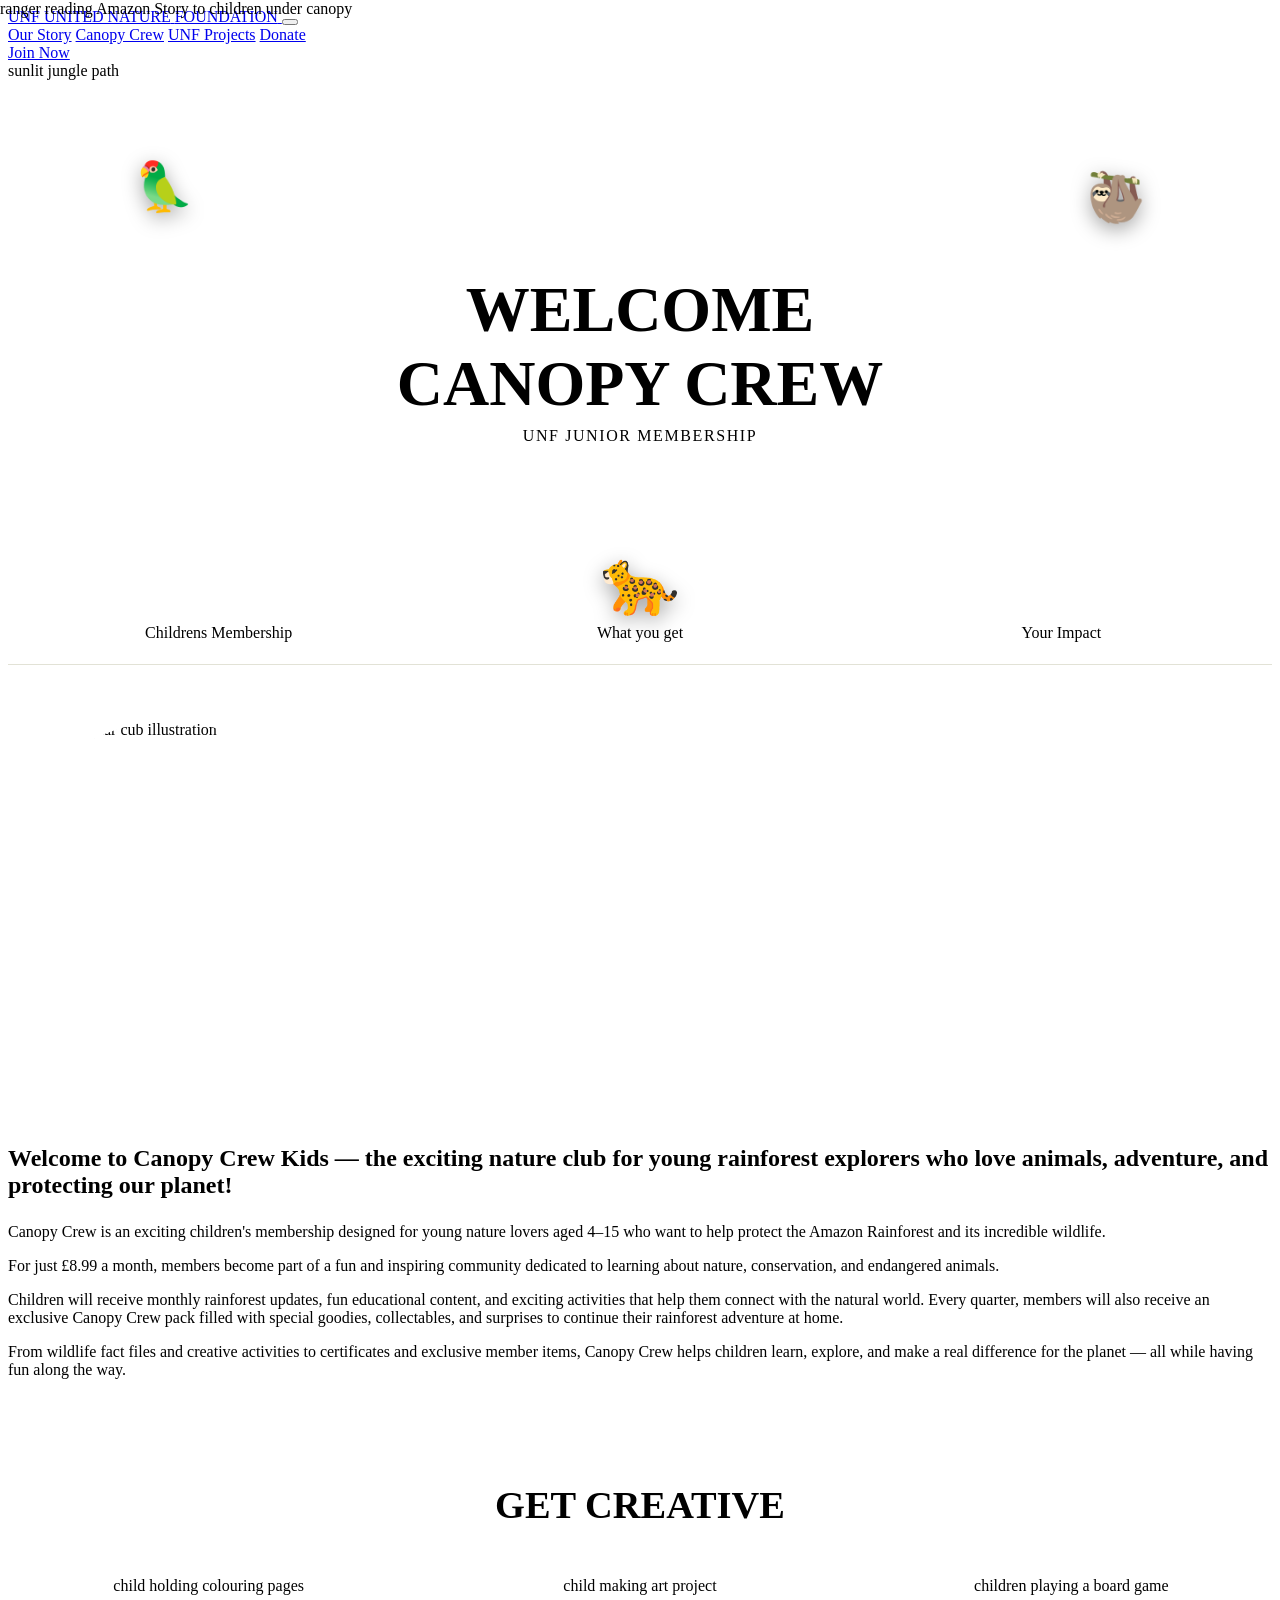
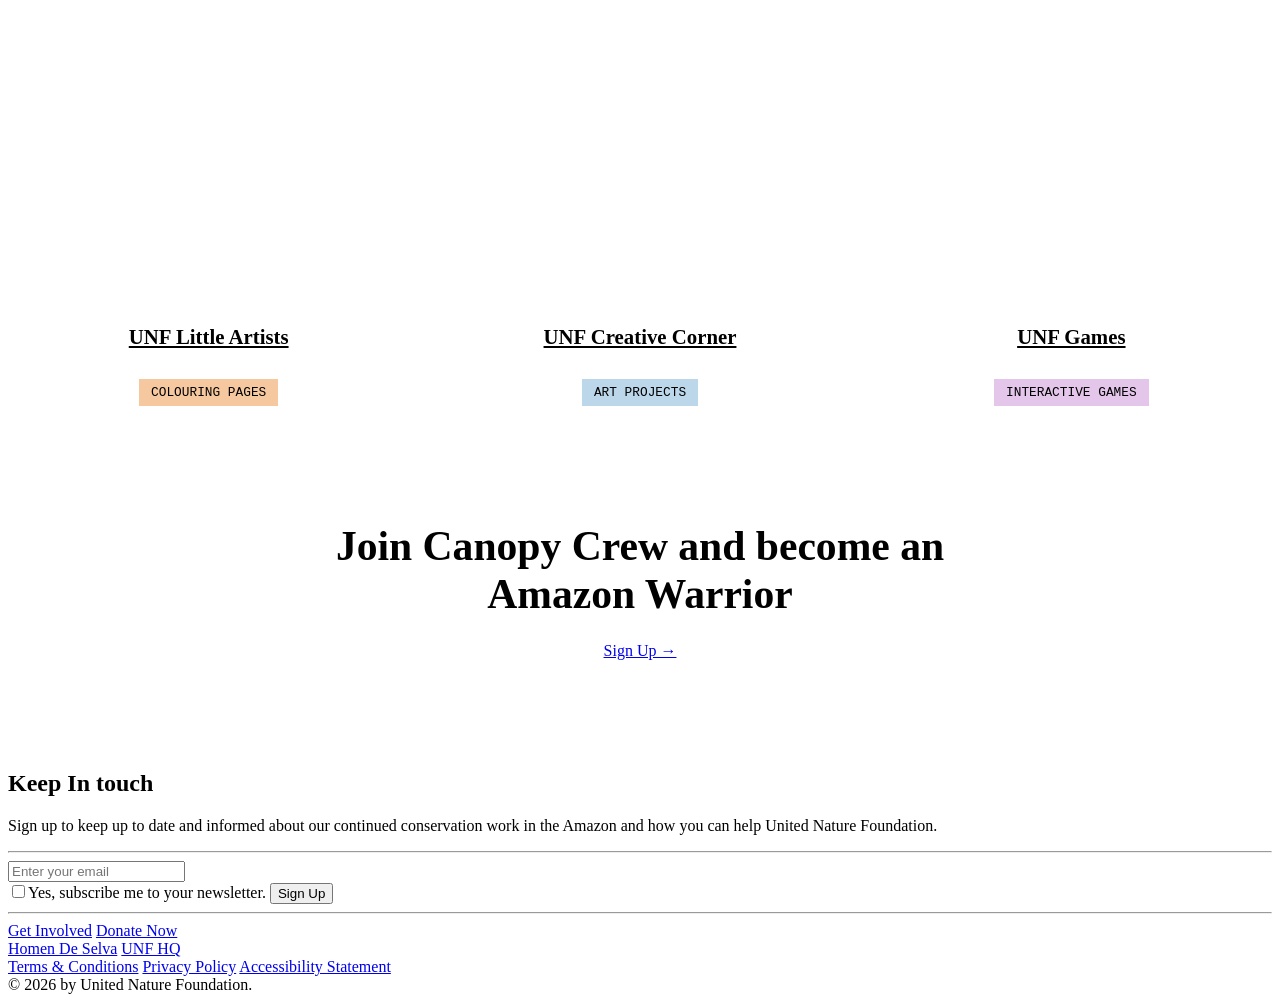
==== index.html @ fc1272d5 "Add files via upload" ====
<!DOCTYPE html>
<html lang="en">
<head>
<meta charset="UTF-8">
<meta name="viewport" content="width=device-width, initial-scale=1.0">
<title>Canopy Crew — United Nature Foundation</title>
<link rel="preconnect" href="https://fonts.googleapis.com">
<link href="https://fonts.googleapis.com/css2?family=Fraunces:ital,wght@0,400;0,600;1,500&family=Jost:wght@400;500;600&display=swap" rel="stylesheet">
<link rel="stylesheet" href="css/style.css">
<style>
  .cc-hero {
    min-height: 540px;
    color: var(--white);
    display: flex;
    align-items: center;
    justify-content: center;
    text-align: center;
    position: relative;
  }
  .cc-hero h1 { font-size: clamp(2.4rem, 6vw, 4rem); color: var(--white); margin-bottom: 6px; }
  .cc-hero .sub { letter-spacing: 0.1em; font-size: 1rem; }

  /* Animated creatures peeking around the hero */
  .creature {
    position: absolute;
    font-size: 3rem;
    filter: drop-shadow(0 6px 10px rgba(0,0,0,0.35));
  }
  .creature.jaguar { bottom: -18px; left: 50%; transform: translateX(-50%); font-size: 4rem; animation: peek 4s ease-in-out infinite; }
  .creature.macaw { top: 18%; left: 10%; animation: sway 5s ease-in-out infinite; }
  .creature.sloth { top: 20%; right: 10%; animation: dangle 6s ease-in-out infinite; }

  @keyframes peek {
    0%, 100% { transform: translateX(-50%) translateY(0); }
    50% { transform: translateX(-50%) translateY(-10px); }
  }
  @keyframes sway {
    0%, 100% { transform: rotate(-4deg) translateY(0); }
    50% { transform: rotate(4deg) translateY(-6px); }
  }
  @keyframes dangle {
    0%, 100% { transform: rotate(0deg); }
    50% { transform: rotate(8deg); }
  }

  /* Tabs */
  .tabs { display: flex; border-bottom: 1px solid #e2e2d6; }
  .tab-btn {
    flex: 1;
    padding: 22px;
    text-align: center;
    background: var(--stone-100);
    color: var(--ink);
    border: none;
    cursor: pointer;
    font-family: var(--font-body);
    font-size: 1rem;
  }
  .tab-btn.active { background: var(--forest-950); color: var(--white); }
  .tab-panel { display: none; padding: 56px 0; }
  .tab-panel.active { display: block; }
  .tab-panel .grid-2 { align-items: flex-start; }
  .tab-photo { border-radius: 50% / 40%; overflow: hidden; aspect-ratio: 4/5; max-width: 320px; }
  .tab-panel h3 { color: var(--teal-900); font-size: 1.5rem; }
  .tab-panel ul { padding-left: 0; list-style: none; }
  .tab-panel li { padding: 8px 0; font-size: 1rem; }

  .creative-section { background: var(--forest-950); color: var(--white); text-align: center; }
  .creative-section h2 { color: var(--white); font-size: 2.4rem; text-transform: uppercase; margin-bottom: 50px; }
  .creative-cards { display: grid; grid-template-columns: repeat(3, 1fr); gap: 30px; }
  .creative-card {
    background: var(--cream-100);
    border-radius: var(--radius-md);
    overflow: hidden;
    color: var(--ink);
  }
  .creative-card .ph { aspect-ratio: 4/3; }
  .creative-card-body { padding: 26px; }
  .creative-card h3 { text-decoration: underline; font-size: 1.3rem; }
  .creative-tag {
    display: inline-block;
    font-family: monospace;
    font-size: 0.8rem;
    padding: 6px 12px;
    margin-top: 10px;
  }
  .tag-orange { background: #f6c89f; }
  .tag-blue { background: #bcd7ea; }
  .tag-purple { background: #e3c6ea; }
  @media (max-width: 900px) { .creative-cards { grid-template-columns: 1fr; } }

  .warrior-section { color: var(--white); padding: 90px 0; text-align: center; }
  .warrior-section h2 { font-size: clamp(1.8rem, 3.6vw, 2.6rem); color: var(--white); max-width: 640px; margin: 0 auto 24px; }
</style>
</head>
<body>

<header class="site-header">
  <div class="container">
    <a href="index.html" class="brand">
      <span class="unf">UNF</span>
      <span class="full">UNITED NATURE</span>
      <span class="tag">FOUNDATION</span>
    </a>
    <button class="nav-toggle" aria-label="Toggle menu" aria-expanded="false">
      <span></span><span></span><span></span>
    </button>
    <nav class="main-nav">
      <a href="our-story.html">Our Story</a>
      <a href="canopy-crew.html" aria-current="page">Canopy Crew</a>
      <a href="unf-projects.html">UNF Projects</a>
      <a href="donate.html">Donate</a>
    </nav>
    <div class="header-actions">
      <a href="join-now.html" class="btn btn-primary">Join Now</a>
    </div>
  </div>
</header>

<section class="cc-hero ph">
  <div class="ph-label" style="position:absolute; top:0; left:0;">sunlit jungle path</div>
  <span class="creature macaw" aria-hidden="true">🦜</span>
  <span class="creature sloth" aria-hidden="true">🦥</span>
  <span class="creature jaguar" aria-hidden="true">🐆</span>
  <div>
    <h1>WELCOME<br>CANOPY CREW</h1>
    <div class="sub">UNF JUNIOR MEMBERSHIP</div>
  </div>
</section>

<section>
  <div class="tabs">
    <button class="tab-btn active" data-tab="membership">Childrens Membership</button>
    <button class="tab-btn" data-tab="get">What you get</button>
    <button class="tab-btn" data-tab="impact">Your Impact</button>
  </div>

  <div class="container">
    <div class="tab-panel active" id="tab-membership">
      <div class="grid-2">
        <div class="ph tab-photo"><div class="ph-label">child with jaguar cub illustration</div></div>
        <div>
          <h3>Welcome to Canopy Crew Kids — the exciting nature club for young rainforest explorers who love animals, adventure, and protecting our planet!</h3>
          <p>Canopy Crew is an exciting children's membership designed for young nature lovers aged 4–15 who want to help protect the Amazon Rainforest and its incredible wildlife.</p>
          <p>For just £8.99 a month, members become part of a fun and inspiring community dedicated to learning about nature, conservation, and endangered animals.</p>
          <p>Children will receive monthly rainforest updates, fun educational content, and exciting activities that help them connect with the natural world. Every quarter, members will also receive an exclusive Canopy Crew pack filled with special goodies, collectables, and surprises to continue their rainforest adventure at home.</p>
          <p>From wildlife fact files and creative activities to certificates and exclusive member items, Canopy Crew helps children learn, explore, and make a real difference for the planet — all while having fun along the way.</p>
        </div>
      </div>
    </div>

    <div class="tab-panel" id="tab-get">
      <div class="grid-2">
        <div class="ph tab-photo"><div class="ph-label">child with sloth illustration</div></div>
        <div>
          <h3>Every month, you'll receive exciting goodies, fun activities, and exclusive collectables while helping protect the Amazon Rainforest</h3>
          <ul>
            <li>👕 An exclusive Canopy Crew T-Shirt</li>
            <li>🎁 A special welcome pack full of rainforest goodies</li>
            <li>📗 A collectable Amazon fact file to learn amazing wildlife facts</li>
            <li>🏅 Your very own personalised Canopy Crew certificate</li>
            <li>🌿 Fun nature activities and rainforest challenges</li>
            <li>🎨 Access to creative colouring pages, games, and crafts</li>
            <li>🦁 Updates about the animals and rainforest you are helping protect</li>
          </ul>
        </div>
      </div>
    </div>

    <div class="tab-panel" id="tab-impact">
      <div class="grid-2">
        <div class="ph tab-photo"><div class="ph-label">child with macaw illustration</div></div>
        <div>
          <h3>The difference you're making by being a Canopy Crew Member is huge! You are a real Amazon Hero</h3>
          <ul>
            <li>🐆 Your membership helps keep animals like jaguars, macaws, and sloths safe</li>
            <li>🌱 You support planting and protecting trees that help our planet breathe</li>
            <li>💧 You help protect rivers, plants, and homes deep in the rainforest</li>
            <li>❤️ Your support helps stop deforestation and protect nature for the future</li>
            <li>👣 You help create a safer future for endangered animals and rainforest communities</li>
            <li>🌿 Your kindness helps keep the Amazon wild, green, and full of life</li>
          </ul>
        </div>
      </div>
    </div>
  </div>
</section>

<section class="section creative-section">
  <div class="container">
    <h2>Get Creative</h2>
    <div class="creative-cards">
      <div class="creative-card">
        <div class="ph"><div class="ph-label">child holding colouring pages</div></div>
        <div class="creative-card-body">
          <h3>UNF Little Artists</h3>
          <span class="creative-tag tag-orange">COLOURING PAGES</span>
        </div>
      </div>
      <div class="creative-card">
        <div class="ph"><div class="ph-label">child making art project</div></div>
        <div class="creative-card-body">
          <h3>UNF Creative Corner</h3>
          <span class="creative-tag tag-blue">ART PROJECTS</span>
        </div>
      </div>
      <div class="creative-card">
        <div class="ph"><div class="ph-label">children playing a board game</div></div>
        <div class="creative-card-body">
          <h3>UNF Games</h3>
          <span class="creative-tag tag-purple">INTERACTIVE GAMES</span>
        </div>
      </div>
    </div>
  </div>
</section>

<section class="warrior-section ph">
  <div class="ph-label" style="position:absolute; top:0; left:0;">ranger reading Amazon Story to children under canopy</div>
  <div class="container">
    <h2>Join Canopy Crew and become an Amazon Warrior</h2>
    <a href="#" class="btn btn-outline-light">Sign Up →</a>
  </div>
</section>

<footer class="site-footer">
  <div class="container">
    <div class="footer-signup">
      <h2>Keep In touch</h2>
      <p>Sign up to keep up to date and informed about our continued conservation work in the Amazon and how you can help United Nature Foundation.</p>
      <hr class="footer-rule">
      <form class="newsletter-form">
        <div class="signup-row">
          <input type="email" placeholder="Enter your email" required>
        </div>
        <div class="checkbox-row">
          <input type="checkbox" id="sub"><label for="sub">Yes, subscribe me to your newsletter.</label>
          <button type="submit" class="btn btn-primary" style="margin-left:auto;">Sign Up</button>
        </div>
      </form>
    </div>
    <hr class="footer-rule">
    <div class="footer-links">
      <div>
        <a href="#">Get Involved</a>
        <a href="donate.html">Donate Now</a>
      </div>
      <div>
        <a href="#">Homen De Selva</a>
        <a href="#">UNF HQ</a>
      </div>
      <div>
        <a href="#">Terms &amp; Conditions</a>
        <a href="#">Privacy Policy</a>
        <a href="#">Accessibility Statement</a>
      </div>
    </div>
    <div class="footer-bottom">© 2026 by United Nature Foundation.</div>
  </div>
</footer>

<script src="js/main.js"></script>
<script>
  document.querySelectorAll('.tab-btn').forEach((btn) => {
    btn.addEventListener('click', () => {
      document.querySelectorAll('.tab-btn').forEach(b => b.classList.remove('active'));
      document.querySelectorAll('.tab-panel').forEach(p => p.classList.remove('active'));
      btn.classList.add('active');
      document.getElementById('tab-' + btn.dataset.tab).classList.add('active');
    });
  });
</script>
</body>
</html>
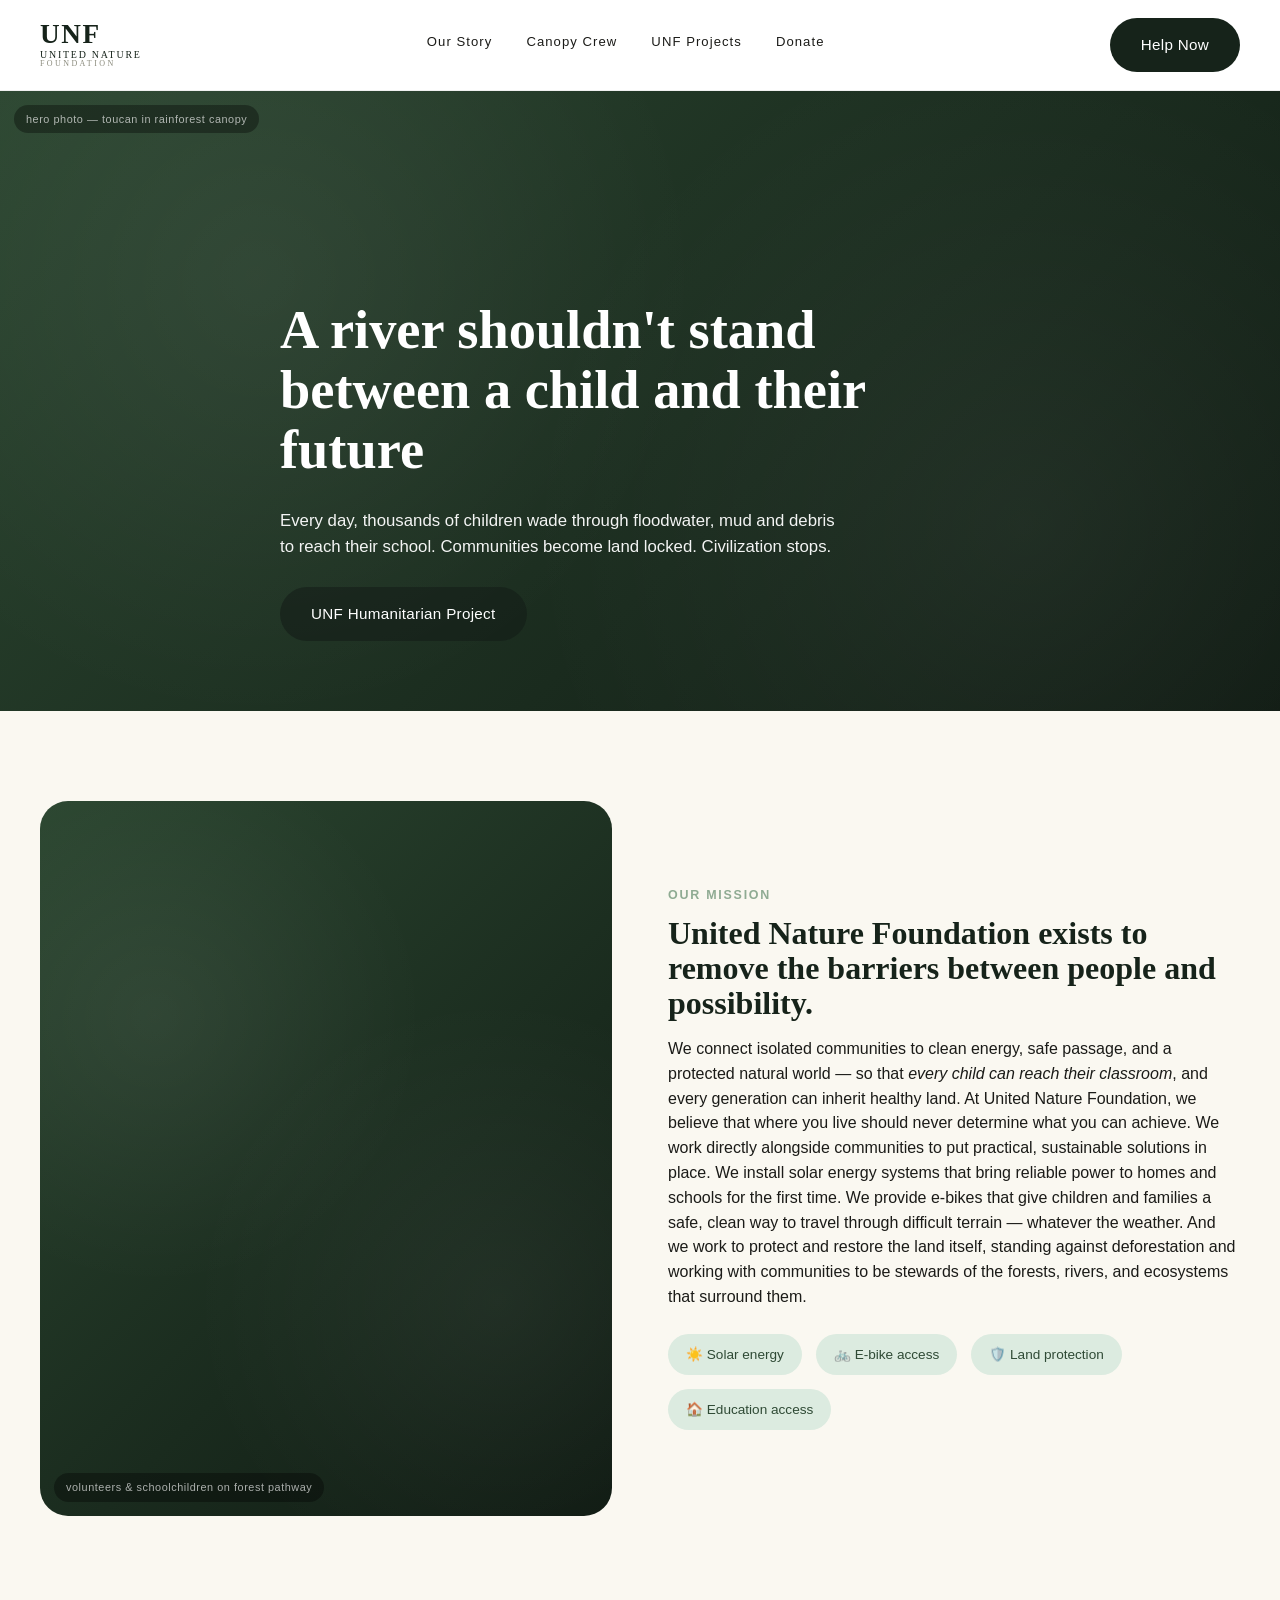
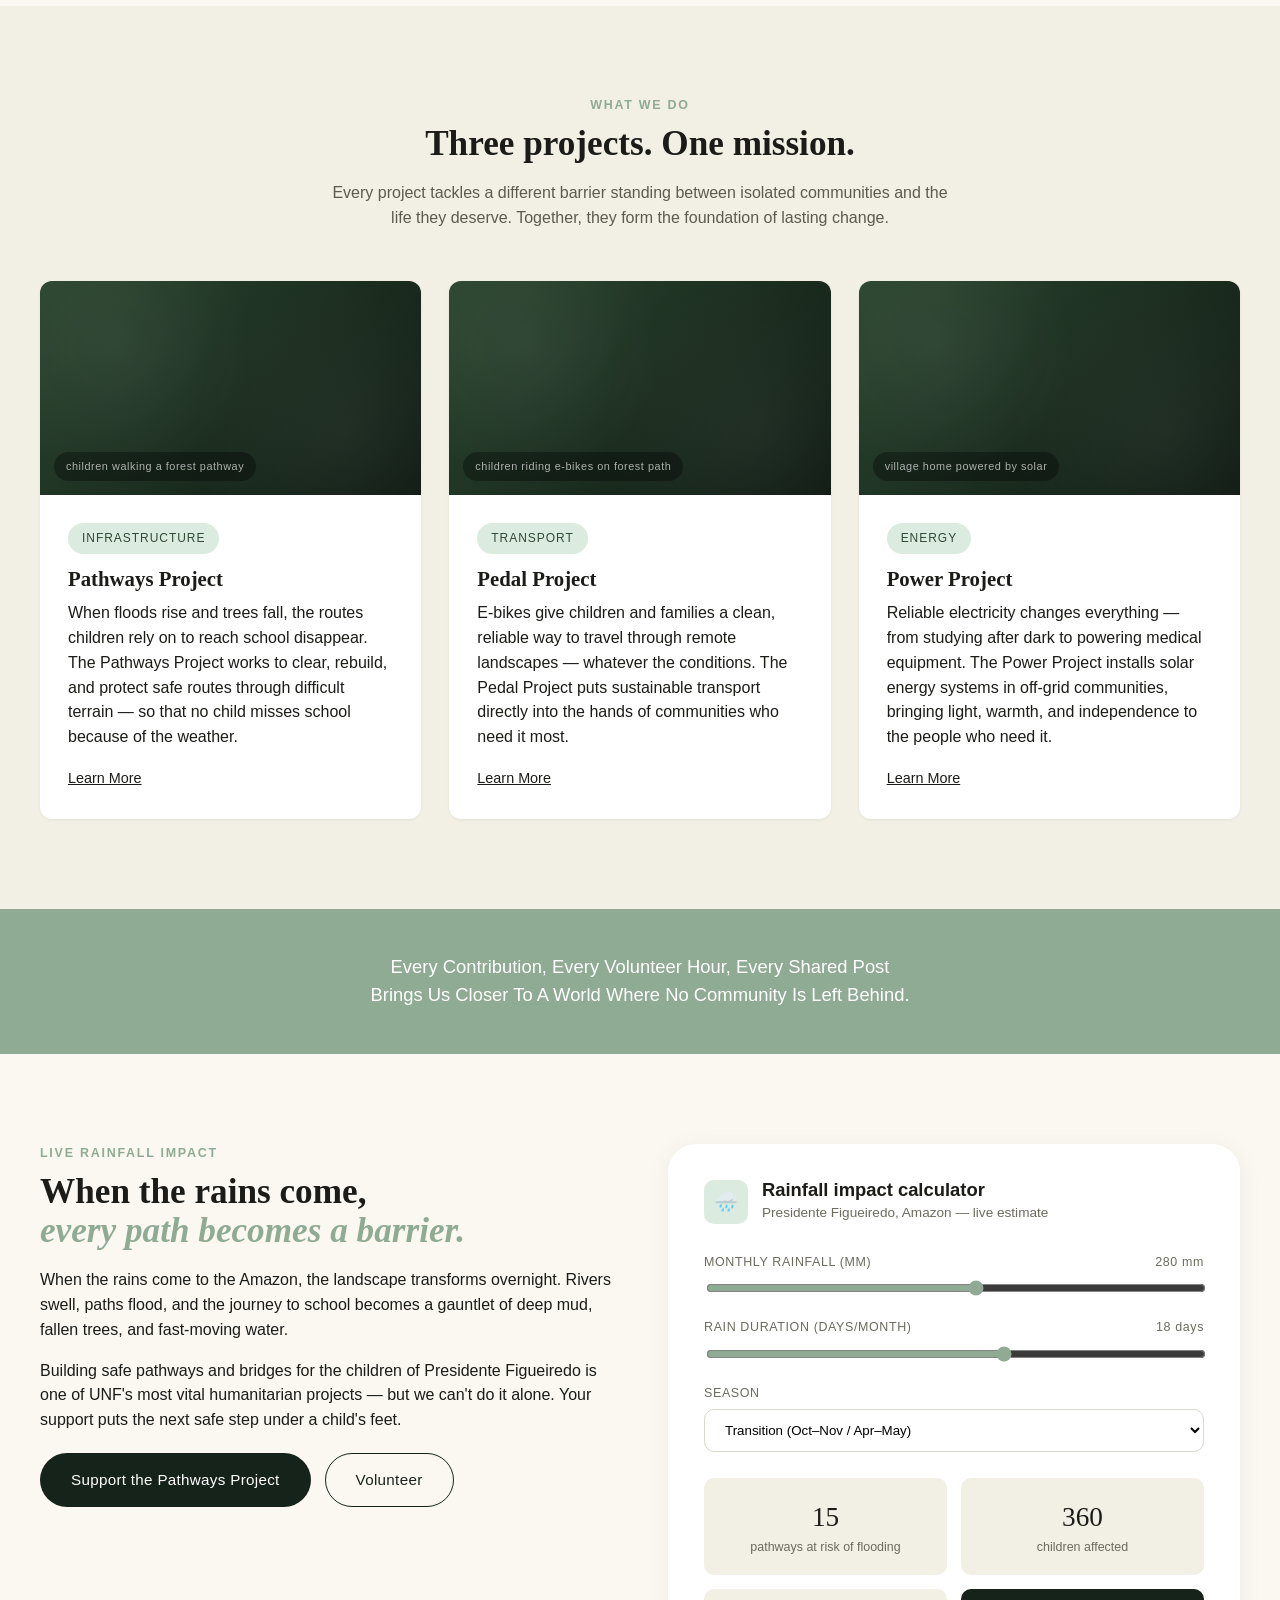
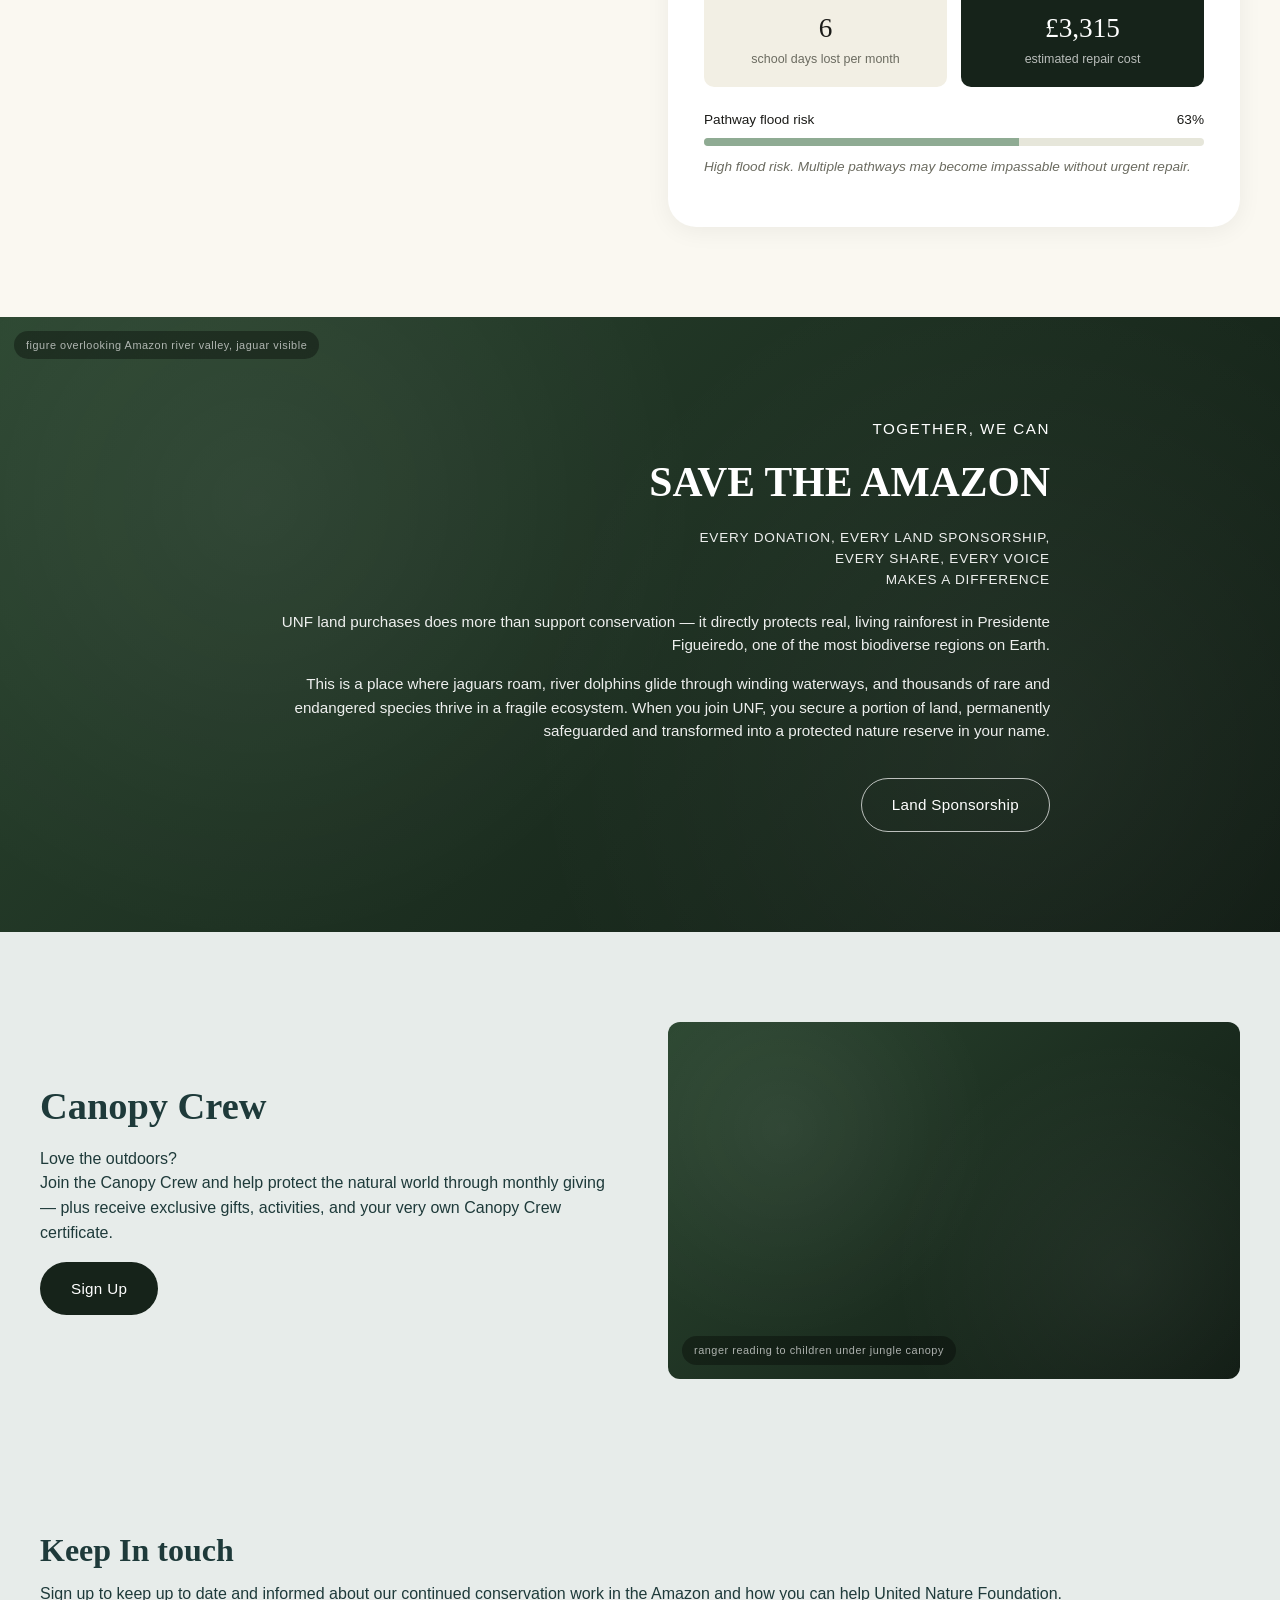
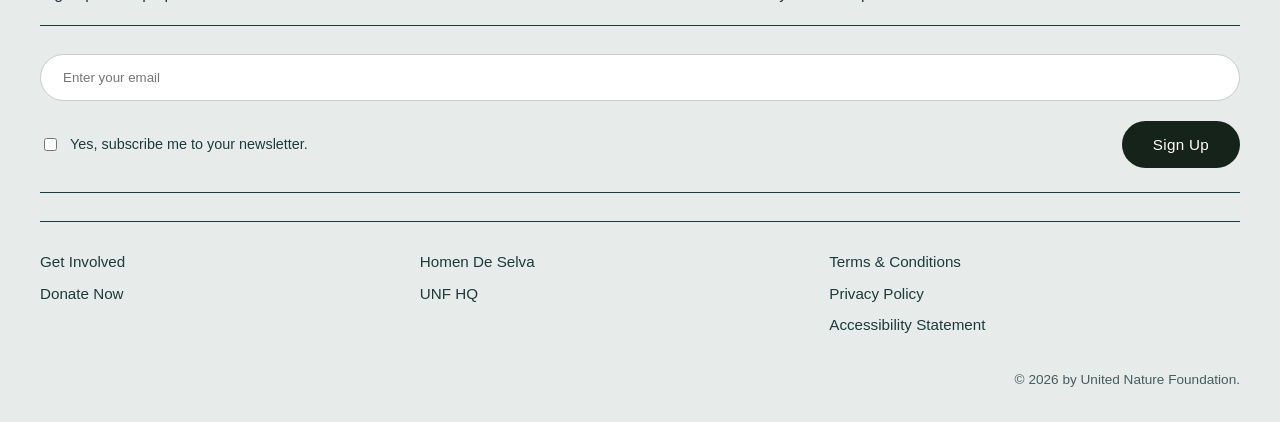
==== commit bc0d607d: "Add files via upload" ====
--- a/index.html
+++ b/index.html
@@ -3,94 +3,473 @@
 <head>
 <meta charset="UTF-8">
 <meta name="viewport" content="width=device-width, initial-scale=1.0">
-<title>Canopy Crew — United Nature Foundation</title>
+<title>United Nature Foundation — A river shouldn't stand between a child and their future</title>
+<meta name="description" content="United Nature Foundation connects isolated Amazon communities to clean energy, safe passage, and a protected natural world.">
 <link rel="preconnect" href="https://fonts.googleapis.com">
 <link href="https://fonts.googleapis.com/css2?family=Fraunces:ital,wght@0,400;0,600;1,500&family=Jost:wght@400;500;600&display=swap" rel="stylesheet">
-<link rel="stylesheet" href="css/style.css">
 <style>
-  .cc-hero {
-    min-height: 540px;
+/* ==========================================================================
+   UNF — United Nature Foundation
+   Shared stylesheet
+   ========================================================================== */
+
+:root {
+  /* Color tokens (from brand screenshots) */
+  --forest-950: #16231a;   /* deepest green — nav text, headings, buttons */
+  --forest-900: #1c2b1f;   /* dark green panels */
+  --forest-700: #2f4a35;
+  --sage-500: #8fab93;     /* banner / quote green */
+  --sage-100: #dcebe0;     /* pill backgrounds */
+  --teal-900: #1e3a3a;     /* "Our Story" heading teal */
+  --cream-100: #faf8f1;    /* main light background */
+  --cream-200: #f2efe4;    /* footer / alt background */
+  --stone-100: #ece7dc;    /* card backgrounds (Projects page) */
+  --mist-100: #e7ecea;     /* footer alt */
+  --ink: #1b1b18;
+  --white: #ffffff;
+
+  --font-display: "Fraunces", "Iowan Old Style", Georgia, serif;
+  --font-body: "Jost", "Futura PT", "Century Gothic", sans-serif;
+
+  --radius-md: 12px;
+  --radius-lg: 28px;
+  --radius-pill: 999px;
+
+  --max-width: 1280px;
+}
+
+* { box-sizing: border-box; }
+
+html {
+  scroll-behavior: smooth;
+}
+
+body {
+  margin: 0;
+  font-family: var(--font-body);
+  color: var(--ink);
+  background: var(--cream-100);
+  -webkit-font-smoothing: antialiased;
+  line-height: 1.55;
+}
+
+img { max-width: 100%; display: block; }
+
+a { color: inherit; text-decoration: none; }
+
+h1, h2, h3, h4 {
+  font-family: var(--font-display);
+  margin: 0 0 0.5em;
+  line-height: 1.1;
+  font-weight: 600;
+}
+
+p { margin: 0 0 1em; }
+
+.container {
+  max-width: var(--max-width);
+  margin: 0 auto;
+  padding: 0 40px;
+}
+
+@media (max-width: 700px) {
+  .container { padding: 0 20px; }
+}
+
+/* Reduced motion */
+@media (prefers-reduced-motion: reduce) {
+  * { animation: none !important; transition: none !important; }
+}
+
+/* --------------------------------------------------------------------------
+   Buttons
+   -------------------------------------------------------------------------- */
+.btn {
+  display: inline-flex;
+  align-items: center;
+  gap: 8px;
+  font-family: var(--font-body);
+  font-size: 0.95rem;
+  letter-spacing: 0.02em;
+  padding: 14px 30px;
+  border-radius: var(--radius-pill);
+  border: 1.5px solid transparent;
+  cursor: pointer;
+  transition: transform 0.2s ease, background 0.2s ease, color 0.2s ease;
+  text-align: center;
+}
+.btn:hover { transform: translateY(-1px); }
+.btn:focus-visible { outline: 3px solid var(--sage-500); outline-offset: 2px; }
+
+.btn-primary {
+  background: var(--forest-950);
+  color: var(--white);
+}
+.btn-primary:hover { background: var(--forest-700); }
+
+.btn-outline {
+  background: transparent;
+  border-color: var(--forest-950);
+  color: var(--forest-950);
+}
+.btn-outline:hover { background: var(--forest-950); color: var(--white); }
+
+.btn-outline-light {
+  background: transparent;
+  border-color: rgba(255,255,255,0.7);
+  color: var(--white);
+}
+.btn-outline-light:hover { background: rgba(255,255,255,0.15); }
+
+.btn-block {
+  background: var(--teal-900);
+  color: var(--white);
+  border-radius: var(--radius-md);
+}
+
+/* --------------------------------------------------------------------------
+   Header / Nav
+   -------------------------------------------------------------------------- */
+.site-header {
+  position: relative;
+  z-index: 50;
+  background: var(--white);
+  border-bottom: 1px solid rgba(0,0,0,0.06);
+}
+.site-header .container {
+  display: flex;
+  align-items: center;
+  justify-content: space-between;
+  padding-top: 18px;
+  padding-bottom: 18px;
+  gap: 24px;
+}
+.brand {
+  font-family: var(--font-display);
+  line-height: 1;
+}
+.brand .unf {
+  font-size: 1.7rem;
+  font-weight: 700;
+  color: var(--forest-950);
+  letter-spacing: 0.06em;
+  display: block;
+}
+.brand .full {
+  font-size: 0.62rem;
+  letter-spacing: 0.18em;
+  color: var(--forest-950);
+  display: block;
+  margin-top: 2px;
+}
+.brand .tag {
+  font-size: 0.5rem;
+  letter-spacing: 0.3em;
+  color: #8a8a7c;
+  display: block;
+}
+
+.main-nav {
+  display: flex;
+  align-items: center;
+  gap: 34px;
+  flex-wrap: wrap;
+}
+.main-nav a {
+  font-size: 0.82rem;
+  letter-spacing: 0.08em;
+  font-weight: 500;
+  color: var(--ink);
+  padding-bottom: 4px;
+  border-bottom: 1.5px solid transparent;
+}
+.main-nav a[aria-current="page"] {
+  border-bottom-color: var(--forest-950);
+}
+.main-nav a:hover { border-bottom-color: var(--forest-950); }
+
+.header-actions {
+  display: flex;
+  align-items: center;
+  gap: 18px;
+}
+.icon-btn {
+  width: 34px; height: 34px;
+  border-radius: 50%;
+  display: inline-flex;
+  align-items: center;
+  justify-content: center;
+  color: #4f8fbf;
+  background: transparent;
+  border: none;
+}
+
+.nav-toggle {
+  display: none;
+  background: none;
+  border: none;
+  cursor: pointer;
+}
+.nav-toggle span {
+  display: block;
+  width: 24px;
+  height: 2px;
+  background: var(--forest-950);
+  margin: 5px 0;
+}
+
+@media (max-width: 900px) {
+  .main-nav { display: none; }
+  .nav-toggle { display: block; }
+  .main-nav.open {
+    display: flex;
+    flex-direction: column;
+    position: absolute;
+    top: 100%;
+    left: 0; right: 0;
+    background: var(--white);
+    padding: 20px 24px 28px;
+    gap: 16px;
+    box-shadow: 0 12px 20px rgba(0,0,0,0.08);
+  }
+}
+
+/* --------------------------------------------------------------------------
+   Placeholder media block (stand-in for real photography)
+   -------------------------------------------------------------------------- */
+.ph {
+  position: relative;
+  background: linear-gradient(135deg, #2b4630, #1a2b1e 60%, #0f1a12);
+  display: flex;
+  align-items: flex-end;
+  overflow: hidden;
+}
+.ph::before {
+  content: "";
+  position: absolute; inset: 0;
+  background-image:
+    radial-gradient(circle at 20% 30%, rgba(255,255,255,0.06), transparent 40%),
+    radial-gradient(circle at 80% 70%, rgba(255,255,255,0.05), transparent 45%);
+}
+.ph-label {
+  position: relative;
+  z-index: 2;
+  font-family: var(--font-body);
+  font-size: 0.68rem;
+  letter-spacing: 0.05em;
+  color: rgba(255,255,255,0.65);
+  background: rgba(0,0,0,0.35);
+  padding: 6px 12px;
+  border-radius: var(--radius-pill);
+  margin: 14px;
+}
+.ph.light {
+  background: linear-gradient(135deg, #cdd6c9, #aab8a4 60%, #8b9c86);
+}
+.ph.light .ph-label { color: rgba(20,30,20,0.7); background: rgba(255,255,255,0.55); }
+
+/* --------------------------------------------------------------------------
+   Footer
+   -------------------------------------------------------------------------- */
+.site-footer {
+  background: var(--mist-100);
+  color: var(--teal-900);
+  padding: 64px 0 32px;
+}
+.footer-signup h2 {
+  font-family: var(--font-display);
+  font-size: 2rem;
+  margin-bottom: 14px;
+}
+.footer-rule {
+  border: none;
+  border-top: 1.5px solid var(--teal-900);
+  margin: 18px 0 28px;
+}
+.signup-row {
+  display: flex;
+  flex-wrap: wrap;
+  gap: 16px;
+  align-items: center;
+  margin-bottom: 20px;
+}
+.signup-row input[type="email"] {
+  flex: 1;
+  min-width: 240px;
+  padding: 15px 22px;
+  border-radius: var(--radius-pill);
+  border: 1px solid #c7cdc8;
+  font-family: var(--font-body);
+}
+.checkbox-row {
+  display: flex;
+  align-items: center;
+  gap: 10px;
+  font-size: 0.9rem;
+  margin-bottom: 24px;
+}
+.footer-links {
+  display: grid;
+  grid-template-columns: repeat(3, auto);
+  gap: 40px;
+  border-top: 1.5px solid var(--teal-900);
+  padding-top: 28px;
+  margin-top: 8px;
+}
+.footer-links a { display: block; margin-bottom: 8px; font-size: 0.95rem; }
+.footer-bottom {
+  text-align: right;
+  font-size: 0.85rem;
+  margin-top: 24px;
+  opacity: 0.8;
+}
+@media (max-width: 700px) {
+  .footer-links { grid-template-columns: 1fr; gap: 20px; }
+  .footer-bottom { text-align: left; }
+}
+
+/* --------------------------------------------------------------------------
+   Utility layout classes
+   -------------------------------------------------------------------------- */
+.section { padding: 90px 0; }
+.section-sm { padding: 56px 0; }
+.eyebrow {
+  font-size: 0.78rem;
+  letter-spacing: 0.14em;
+  font-weight: 600;
+  color: var(--sage-500);
+  text-transform: uppercase;
+  margin-bottom: 10px;
+  display: block;
+}
+.grid-2 {
+  display: grid;
+  grid-template-columns: 1fr 1fr;
+  gap: 56px;
+  align-items: center;
+}
+@media (max-width: 900px) {
+  .grid-2 { grid-template-columns: 1fr; }
+}
+.pill-row { display: flex; flex-wrap: wrap; gap: 14px; margin-top: 24px; }
+.pill {
+  background: var(--sage-100);
+  color: var(--forest-700);
+  padding: 10px 18px;
+  border-radius: var(--radius-pill);
+  font-size: 0.85rem;
+  display: inline-flex;
+  align-items: center;
+  gap: 8px;
+}
+
+</style>
+<style>
+  .hero {
+    min-height: 620px;
     color: var(--white);
     display: flex;
-    align-items: center;
-    justify-content: center;
-    text-align: center;
-    position: relative;
-  }
-  .cc-hero h1 { font-size: clamp(2.4rem, 6vw, 4rem); color: var(--white); margin-bottom: 6px; }
-  .cc-hero .sub { letter-spacing: 0.1em; font-size: 1rem; }
-
-  /* Animated creatures peeking around the hero */
-  .creature {
-    position: absolute;
-    font-size: 3rem;
-    filter: drop-shadow(0 6px 10px rgba(0,0,0,0.35));
-  }
-  .creature.jaguar { bottom: -18px; left: 50%; transform: translateX(-50%); font-size: 4rem; animation: peek 4s ease-in-out infinite; }
-  .creature.macaw { top: 18%; left: 10%; animation: sway 5s ease-in-out infinite; }
-  .creature.sloth { top: 20%; right: 10%; animation: dangle 6s ease-in-out infinite; }
-
-  @keyframes peek {
-    0%, 100% { transform: translateX(-50%) translateY(0); }
-    50% { transform: translateX(-50%) translateY(-10px); }
-  }
-  @keyframes sway {
-    0%, 100% { transform: rotate(-4deg) translateY(0); }
-    50% { transform: rotate(4deg) translateY(-6px); }
-  }
-  @keyframes dangle {
-    0%, 100% { transform: rotate(0deg); }
-    50% { transform: rotate(8deg); }
-  }
-
-  /* Tabs */
-  .tabs { display: flex; border-bottom: 1px solid #e2e2d6; }
-  .tab-btn {
-    flex: 1;
-    padding: 22px;
-    text-align: center;
-    background: var(--stone-100);
-    color: var(--ink);
-    border: none;
-    cursor: pointer;
-    font-family: var(--font-body);
-    font-size: 1rem;
-  }
-  .tab-btn.active { background: var(--forest-950); color: var(--white); }
-  .tab-panel { display: none; padding: 56px 0; }
-  .tab-panel.active { display: block; }
-  .tab-panel .grid-2 { align-items: flex-start; }
-  .tab-photo { border-radius: 50% / 40%; overflow: hidden; aspect-ratio: 4/5; max-width: 320px; }
-  .tab-panel h3 { color: var(--teal-900); font-size: 1.5rem; }
-  .tab-panel ul { padding-left: 0; list-style: none; }
-  .tab-panel li { padding: 8px 0; font-size: 1rem; }
-
-  .creative-section { background: var(--forest-950); color: var(--white); text-align: center; }
-  .creative-section h2 { color: var(--white); font-size: 2.4rem; text-transform: uppercase; margin-bottom: 50px; }
-  .creative-cards { display: grid; grid-template-columns: repeat(3, 1fr); gap: 30px; }
-  .creative-card {
-    background: var(--cream-100);
+    align-items: flex-end;
+    padding-bottom: 70px;
+  }
+  .hero-content { max-width: 720px; }
+  .hero h1 {
+    font-size: clamp(2.1rem, 4.4vw, 3.4rem);
+    color: var(--white);
+  }
+  .hero p { font-size: 1.05rem; max-width: 560px; opacity: 0.95; }
+
+  .mission-img { border-radius: var(--radius-lg); overflow: hidden; aspect-ratio: 4/5; }
+
+  .projects-intro { text-align: center; max-width: 640px; margin: 0 auto 50px; }
+  .projects-intro h2 { font-size: 2.2rem; }
+  .project-cards { display: grid; grid-template-columns: repeat(3, 1fr); gap: 28px; }
+  .project-card {
+    background: var(--white);
     border-radius: var(--radius-md);
     overflow: hidden;
-    color: var(--ink);
-  }
-  .creative-card .ph { aspect-ratio: 4/3; }
-  .creative-card-body { padding: 26px; }
-  .creative-card h3 { text-decoration: underline; font-size: 1.3rem; }
-  .creative-tag {
+    box-shadow: 0 1px 3px rgba(0,0,0,0.06);
+  }
+  .project-card .ph { aspect-ratio: 16/9; }
+  .project-card-body { padding: 28px; }
+  .tag-pill {
     display: inline-block;
-    font-family: monospace;
-    font-size: 0.8rem;
-    padding: 6px 12px;
-    margin-top: 10px;
-  }
-  .tag-orange { background: #f6c89f; }
-  .tag-blue { background: #bcd7ea; }
-  .tag-purple { background: #e3c6ea; }
-  @media (max-width: 900px) { .creative-cards { grid-template-columns: 1fr; } }
-
-  .warrior-section { color: var(--white); padding: 90px 0; text-align: center; }
-  .warrior-section h2 { font-size: clamp(1.8rem, 3.6vw, 2.6rem); color: var(--white); max-width: 640px; margin: 0 auto 24px; }
+    background: var(--sage-100);
+    color: var(--forest-700);
+    font-size: 0.75rem;
+    letter-spacing: 0.08em;
+    padding: 6px 14px;
+    border-radius: var(--radius-pill);
+    margin-bottom: 14px;
+    text-transform: uppercase;
+  }
+  .project-card h3 { font-size: 1.3rem; }
+  .project-card a.learn { font-size: 0.9rem; text-decoration: underline; }
+  @media (max-width: 900px) { .project-cards { grid-template-columns: 1fr; } }
+
+  .quote-banner {
+    background: var(--sage-500);
+    color: var(--white);
+    text-align: center;
+    padding: 44px 20px;
+    font-size: 1.15rem;
+  }
+
+  .calc-section .grid-2 { align-items: flex-start; }
+  .calc-card {
+    background: var(--white);
+    border-radius: var(--radius-lg);
+    padding: 36px;
+    box-shadow: 0 4px 24px rgba(0,0,0,0.06);
+  }
+  .calc-head { display: flex; gap: 14px; align-items: center; margin-bottom: 28px; }
+  .calc-icon {
+    width: 44px; height: 44px; border-radius: 10px;
+    background: var(--sage-100);
+    display: flex; align-items: center; justify-content: center;
+    font-size: 1.2rem;
+  }
+  .calc-head h3 { margin: 0; font-size: 1.15rem; font-family: var(--font-body); font-weight: 600; }
+  .calc-head span { font-size: 0.85rem; color: #6b6b60; }
+  .slider-label {
+    display: flex; justify-content: space-between;
+    font-size: 0.78rem; letter-spacing: 0.05em; color: #6b6b60; margin-bottom: 6px;
+  }
+  input[type="range"] { width: 100%; accent-color: var(--sage-500); margin-bottom: 22px; }
+  select.season {
+    width: 100%; padding: 12px 16px; border-radius: 10px; border: 1px solid #d8d8cc;
+    font-family: var(--font-body); margin-bottom: 26px; background: var(--white);
+  }
+  .stat-grid { display: grid; grid-template-columns: 1fr 1fr; gap: 14px; margin-bottom: 22px; }
+  .stat-box {
+    background: var(--cream-200);
+    border-radius: 10px;
+    padding: 18px;
+    text-align: center;
+  }
+  .stat-box.dark { background: var(--forest-950); color: var(--white); }
+  .stat-box .num { font-family: var(--font-display); font-size: 1.7rem; }
+  .stat-box .lbl { font-size: 0.78rem; color: #6b6b60; }
+  .stat-box.dark .lbl { color: rgba(255,255,255,0.7); }
+  .risk-label { display: flex; justify-content: space-between; font-size: 0.85rem; margin-bottom: 8px; }
+  .risk-bar { height: 8px; background: #e6e6da; border-radius: var(--radius-pill); overflow: hidden; margin-bottom: 10px; }
+  .risk-bar span { display: block; height: 100%; background: var(--sage-500); }
+  .risk-note { font-size: 0.85rem; font-style: italic; color: #6b6b60; }
+
+  .save-amazon {
+    color: var(--white);
+    padding: 100px 0;
+    position: relative;
+  }
+  .save-amazon .container { max-width: 900px; margin-left: auto; text-align: right; }
+  .save-amazon h2 { font-size: clamp(1.8rem, 3.6vw, 2.6rem); color: var(--white); }
+  .save-amazon .kicker { letter-spacing: 0.1em; font-size: 0.95rem; margin-bottom: 20px; }
+  .save-amazon p { font-size: 0.95rem; opacity: 0.92; }
+  .save-amazon .btn { margin-top: 20px; }
+
+  .canopy-teaser { background: var(--mist-100); }
+  .canopy-teaser .grid-2 { align-items: center; }
+  .canopy-teaser h2 { font-size: 2.4rem; color: var(--teal-900); }
 </style>
 </head>
 <body>
@@ -107,119 +486,161 @@
     </button>
     <nav class="main-nav">
       <a href="our-story.html">Our Story</a>
-      <a href="canopy-crew.html" aria-current="page">Canopy Crew</a>
+      <a href="canopy-crew.html">Canopy Crew</a>
       <a href="unf-projects.html">UNF Projects</a>
       <a href="donate.html">Donate</a>
     </nav>
     <div class="header-actions">
-      <a href="join-now.html" class="btn btn-primary">Join Now</a>
+      <a href="donate.html" class="btn btn-primary">Help Now</a>
     </div>
   </div>
 </header>
 
-<section class="cc-hero ph">
-  <div class="ph-label" style="position:absolute; top:0; left:0;">sunlit jungle path</div>
-  <span class="creature macaw" aria-hidden="true">🦜</span>
-  <span class="creature sloth" aria-hidden="true">🦥</span>
-  <span class="creature jaguar" aria-hidden="true">🐆</span>
-  <div>
-    <h1>WELCOME<br>CANOPY CREW</h1>
-    <div class="sub">UNF JUNIOR MEMBERSHIP</div>
+<section class="hero ph">
+  <div class="ph-label" style="position:absolute; top:0; left:0;">hero photo — toucan in rainforest canopy</div>
+  <div class="container">
+    <div class="hero-content">
+      <h1>A river shouldn't stand between a child and their future</h1>
+      <p>Every day, thousands of children wade through floodwater, mud and debris to reach their school. Communities become land locked. Civilization stops.</p>
+      <a href="unf-projects.html" class="btn btn-primary" style="margin-top:10px;">UNF Humanitarian Project</a>
+    </div>
   </div>
 </section>
 
-<section>
-  <div class="tabs">
-    <button class="tab-btn active" data-tab="membership">Childrens Membership</button>
-    <button class="tab-btn" data-tab="get">What you get</button>
-    <button class="tab-btn" data-tab="impact">Your Impact</button>
+<section class="section">
+  <div class="container grid-2">
+    <div class="ph mission-img">
+      <div class="ph-label">volunteers &amp; schoolchildren on forest pathway</div>
+    </div>
+    <div>
+      <span class="eyebrow">Our Mission</span>
+      <h2 style="color:var(--forest-950); font-size:2rem;">United Nature Foundation exists to remove the barriers between people and possibility.</h2>
+      <p>We connect isolated communities to clean energy, safe passage, and a protected natural world — so that <em>every child can reach their classroom</em>, and every generation can inherit healthy land. At United Nature Foundation, we believe that where you live should never determine what you can achieve. We work directly alongside communities to put practical, sustainable solutions in place. We install solar energy systems that bring reliable power to homes and schools for the first time. We provide e-bikes that give children and families a safe, clean way to travel through difficult terrain — whatever the weather. And we work to protect and restore the land itself, standing against deforestation and working with communities to be stewards of the forests, rivers, and ecosystems that surround them.</p>
+      <div class="pill-row">
+        <span class="pill">☀️ Solar energy</span>
+        <span class="pill">🚲 E-bike access</span>
+        <span class="pill">🛡️ Land protection</span>
+        <span class="pill">🏠 Education access</span>
+      </div>
+    </div>
   </div>
-
+</section>
+
+<section class="section" style="background: var(--cream-200);">
   <div class="container">
-    <div class="tab-panel active" id="tab-membership">
-      <div class="grid-2">
-        <div class="ph tab-photo"><div class="ph-label">child with jaguar cub illustration</div></div>
+    <div class="projects-intro">
+      <span class="eyebrow">What We Do</span>
+      <h2 style="color:var(--ink);">Three projects. One mission.</h2>
+      <p style="color:#5b5b50;">Every project tackles a different barrier standing between isolated communities and the life they deserve. Together, they form the foundation of lasting change.</p>
+    </div>
+    <div class="project-cards">
+      <article class="project-card">
+        <div class="ph"><div class="ph-label">children walking a forest pathway</div></div>
+        <div class="project-card-body">
+          <span class="tag-pill">Infrastructure</span>
+          <h3>Pathways Project</h3>
+          <p>When floods rise and trees fall, the routes children rely on to reach school disappear. The Pathways Project works to clear, rebuild, and protect safe routes through difficult terrain — so that no child misses school because of the weather.</p>
+          <a class="learn" href="pathways.html">Learn More</a>
+        </div>
+      </article>
+      <article class="project-card">
+        <div class="ph"><div class="ph-label">children riding e-bikes on forest path</div></div>
+        <div class="project-card-body">
+          <span class="tag-pill">Transport</span>
+          <h3>Pedal Project</h3>
+          <p>E-bikes give children and families a clean, reliable way to travel through remote landscapes — whatever the conditions. The Pedal Project puts sustainable transport directly into the hands of communities who need it most.</p>
+          <a class="learn" href="pedal.html">Learn More</a>
+        </div>
+      </article>
+      <article class="project-card">
+        <div class="ph"><div class="ph-label">village home powered by solar</div></div>
+        <div class="project-card-body">
+          <span class="tag-pill">Energy</span>
+          <h3>Power Project</h3>
+          <p>Reliable electricity changes everything — from studying after dark to powering medical equipment. The Power Project installs solar energy systems in off-grid communities, bringing light, warmth, and independence to the people who need it.</p>
+          <a class="learn" href="power.html">Learn More</a>
+        </div>
+      </article>
+    </div>
+  </div>
+</section>
+
+<div class="quote-banner">
+  Every Contribution, Every Volunteer Hour, Every Shared Post<br>
+  Brings Us Closer To A World Where No Community Is Left Behind.
+</div>
+
+<section class="section calc-section">
+  <div class="container grid-2">
+    <div>
+      <span class="eyebrow">Live Rainfall Impact</span>
+      <h2 style="color:var(--ink); font-size:2.2rem;">When the rains come,<br><em style="color:var(--sage-500);">every path becomes a barrier.</em></h2>
+      <p>When the rains come to the Amazon, the landscape transforms overnight. Rivers swell, paths flood, and the journey to school becomes a gauntlet of deep mud, fallen trees, and fast-moving water.</p>
+      <p>Building safe pathways and bridges for the children of Presidente Figueiredo is one of UNF's most vital humanitarian projects — but we can't do it alone. Your support puts the next safe step under a child's feet.</p>
+      <div style="display:flex; gap:14px; flex-wrap:wrap; margin-top:20px;">
+        <a href="pathways.html" class="btn btn-primary">Support the Pathways Project</a>
+        <a href="unf-projects.html" class="btn btn-outline">Volunteer</a>
+      </div>
+    </div>
+
+    <div class="calc-card">
+      <div class="calc-head">
+        <div class="calc-icon">🌧️</div>
         <div>
-          <h3>Welcome to Canopy Crew Kids — the exciting nature club for young rainforest explorers who love animals, adventure, and protecting our planet!</h3>
-          <p>Canopy Crew is an exciting children's membership designed for young nature lovers aged 4–15 who want to help protect the Amazon Rainforest and its incredible wildlife.</p>
-          <p>For just £8.99 a month, members become part of a fun and inspiring community dedicated to learning about nature, conservation, and endangered animals.</p>
-          <p>Children will receive monthly rainforest updates, fun educational content, and exciting activities that help them connect with the natural world. Every quarter, members will also receive an exclusive Canopy Crew pack filled with special goodies, collectables, and surprises to continue their rainforest adventure at home.</p>
-          <p>From wildlife fact files and creative activities to certificates and exclusive member items, Canopy Crew helps children learn, explore, and make a real difference for the planet — all while having fun along the way.</p>
+          <h3>Rainfall impact calculator</h3>
+          <span>Presidente Figueiredo, Amazon — live estimate</span>
         </div>
       </div>
-    </div>
-
-    <div class="tab-panel" id="tab-get">
-      <div class="grid-2">
-        <div class="ph tab-photo"><div class="ph-label">child with sloth illustration</div></div>
-        <div>
-          <h3>Every month, you'll receive exciting goodies, fun activities, and exclusive collectables while helping protect the Amazon Rainforest</h3>
-          <ul>
-            <li>👕 An exclusive Canopy Crew T-Shirt</li>
-            <li>🎁 A special welcome pack full of rainforest goodies</li>
-            <li>📗 A collectable Amazon fact file to learn amazing wildlife facts</li>
-            <li>🏅 Your very own personalised Canopy Crew certificate</li>
-            <li>🌿 Fun nature activities and rainforest challenges</li>
-            <li>🎨 Access to creative colouring pages, games, and crafts</li>
-            <li>🦁 Updates about the animals and rainforest you are helping protect</li>
-          </ul>
-        </div>
+
+      <div class="slider-label"><span>MONTHLY RAINFALL (MM)</span><span id="rainfallVal">280 mm</span></div>
+      <input type="range" id="rainfall" min="80" max="450" value="280">
+
+      <div class="slider-label"><span>RAIN DURATION (DAYS/MONTH)</span><span id="durationVal">18 days</span></div>
+      <input type="range" id="duration" min="3" max="28" value="18">
+
+      <div class="slider-label"><span>SEASON</span></div>
+      <select class="season" id="season">
+        <option>Transition (Oct–Nov / Apr–May)</option>
+        <option>Wet season (Dec–Mar)</option>
+        <option>Dry season (Jun–Sep)</option>
+      </select>
+
+      <div class="stat-grid">
+        <div class="stat-box"><div class="num" id="statPathways">11</div><div class="lbl">pathways at risk of flooding</div></div>
+        <div class="stat-box"><div class="num" id="statChildren">264</div><div class="lbl">children affected</div></div>
+        <div class="stat-box"><div class="num" id="statDays">6</div><div class="lbl">school days lost per month</div></div>
+        <div class="stat-box dark"><div class="num" id="statCost">£2,220</div><div class="lbl">estimated repair cost</div></div>
       </div>
-    </div>
-
-    <div class="tab-panel" id="tab-impact">
-      <div class="grid-2">
-        <div class="ph tab-photo"><div class="ph-label">child with macaw illustration</div></div>
-        <div>
-          <h3>The difference you're making by being a Canopy Crew Member is huge! You are a real Amazon Hero</h3>
-          <ul>
-            <li>🐆 Your membership helps keep animals like jaguars, macaws, and sloths safe</li>
-            <li>🌱 You support planting and protecting trees that help our planet breathe</li>
-            <li>💧 You help protect rivers, plants, and homes deep in the rainforest</li>
-            <li>❤️ Your support helps stop deforestation and protect nature for the future</li>
-            <li>👣 You help create a safer future for endangered animals and rainforest communities</li>
-            <li>🌿 Your kindness helps keep the Amazon wild, green, and full of life</li>
-          </ul>
-        </div>
-      </div>
+
+      <div class="risk-label"><span>Pathway flood risk</span><span id="riskPct">47%</span></div>
+      <div class="risk-bar"><span id="riskBar" style="width:47%;"></span></div>
+      <p class="risk-note" id="riskNote">Moderate flood risk. Some pathways will require clearing and reinforcement.</p>
     </div>
   </div>
 </section>
 
-<section class="section creative-section">
+<section class="save-amazon ph">
+  <div class="ph-label" style="position:absolute; top:0; left:0;">figure overlooking Amazon river valley, jaguar visible</div>
   <div class="container">
-    <h2>Get Creative</h2>
-    <div class="creative-cards">
-      <div class="creative-card">
-        <div class="ph"><div class="ph-label">child holding colouring pages</div></div>
-        <div class="creative-card-body">
-          <h3>UNF Little Artists</h3>
-          <span class="creative-tag tag-orange">COLOURING PAGES</span>
-        </div>
-      </div>
-      <div class="creative-card">
-        <div class="ph"><div class="ph-label">child making art project</div></div>
-        <div class="creative-card-body">
-          <h3>UNF Creative Corner</h3>
-          <span class="creative-tag tag-blue">ART PROJECTS</span>
-        </div>
-      </div>
-      <div class="creative-card">
-        <div class="ph"><div class="ph-label">children playing a board game</div></div>
-        <div class="creative-card-body">
-          <h3>UNF Games</h3>
-          <span class="creative-tag tag-purple">INTERACTIVE GAMES</span>
-        </div>
-      </div>
-    </div>
+    <div class="kicker">TOGETHER, WE CAN</div>
+    <h2>SAVE THE AMAZON</h2>
+    <p style="letter-spacing:0.06em; font-size:0.85rem; margin:20px 0;">EVERY DONATION, EVERY LAND SPONSORSHIP,<br>EVERY SHARE, EVERY VOICE<br>MAKES A DIFFERENCE</p>
+    <p>UNF land purchases does more than support conservation — it directly protects real, living rainforest in Presidente Figueiredo, one of the most biodiverse regions on Earth.</p>
+    <p>This is a place where jaguars roam, river dolphins glide through winding waterways, and thousands of rare and endangered species thrive in a fragile ecosystem. When you join UNF, you secure a portion of land, permanently safeguarded and transformed into a protected nature reserve in your name.</p>
+    <a href="donate.html" class="btn btn-outline-light">Land Sponsorship</a>
   </div>
 </section>
 
-<section class="warrior-section ph">
-  <div class="ph-label" style="position:absolute; top:0; left:0;">ranger reading Amazon Story to children under canopy</div>
-  <div class="container">
-    <h2>Join Canopy Crew and become an Amazon Warrior</h2>
-    <a href="#" class="btn btn-outline-light">Sign Up →</a>
+<section class="section canopy-teaser">
+  <div class="container grid-2">
+    <div>
+      <h2>Canopy Crew</h2>
+      <p style="color:var(--teal-900);">Love the outdoors?<br>Join the Canopy Crew and help protect the natural world through monthly giving — plus receive exclusive gifts, activities, and your very own Canopy Crew certificate.</p>
+      <a href="canopy-crew.html" class="btn btn-primary">Sign Up</a>
+    </div>
+    <div class="ph" style="aspect-ratio:16/10; border-radius: var(--radius-md);">
+      <div class="ph-label">ranger reading to children under jungle canopy</div>
+    </div>
   </div>
 </section>
 
@@ -259,16 +680,69 @@
   </div>
 </footer>
 
-<script src="js/main.js"></script>
 <script>
-  document.querySelectorAll('.tab-btn').forEach((btn) => {
-    btn.addEventListener('click', () => {
-      document.querySelectorAll('.tab-btn').forEach(b => b.classList.remove('active'));
-      document.querySelectorAll('.tab-panel').forEach(p => p.classList.remove('active'));
-      btn.classList.add('active');
-      document.getElementById('tab-' + btn.dataset.tab).classList.add('active');
+// Shared behavior across all pages
+document.addEventListener('DOMContentLoaded', () => {
+  const toggle = document.querySelector('.nav-toggle');
+  const nav = document.querySelector('.main-nav');
+  if (toggle && nav) {
+    toggle.addEventListener('click', () => {
+      nav.classList.toggle('open');
+      const expanded = nav.classList.contains('open');
+      toggle.setAttribute('aria-expanded', expanded);
+    });
+  }
+
+  // Newsletter form (footer) — placeholder handling, no backend yet
+  document.querySelectorAll('.newsletter-form').forEach((form) => {
+    form.addEventListener('submit', (e) => {
+      e.preventDefault();
+      const btn = form.querySelector('button');
+      const original = btn.textContent;
+      btn.textContent = 'Thank you!';
+      btn.disabled = true;
+      setTimeout(() => {
+        btn.textContent = original;
+        btn.disabled = false;
+        form.reset();
+      }, 2500);
     });
   });
+});
+
+</script>
+<script>
+  // Rainfall impact calculator
+  const rainfall = document.getElementById('rainfall');
+  const duration = document.getElementById('duration');
+  function updateCalc() {
+    const r = parseInt(rainfall.value, 10);
+    const d = parseInt(duration.value, 10);
+    document.getElementById('rainfallVal').textContent = r + ' mm';
+    document.getElementById('durationVal').textContent = d + ' days';
+
+    // Simple illustrative model scaling from the slider inputs
+    const riskPct = Math.min(95, Math.round((r / 450) * 60 + (d / 28) * 40));
+    const pathways = Math.max(2, Math.round((riskPct / 100) * 24));
+    const children = pathways * 24;
+    const daysLost = Math.max(1, Math.round(d / 3));
+    const cost = pathways * 200 + Math.round(riskPct * 5);
+
+    document.getElementById('statPathways').textContent = pathways;
+    document.getElementById('statChildren').textContent = children;
+    document.getElementById('statDays').textContent = daysLost;
+    document.getElementById('statCost').textContent = '£' + cost.toLocaleString();
+    document.getElementById('riskPct').textContent = riskPct + '%';
+    document.getElementById('riskBar').style.width = riskPct + '%';
+
+    const note = document.getElementById('riskNote');
+    if (riskPct < 30) note.textContent = 'Low flood risk. Pathways are largely passable.';
+    else if (riskPct < 60) note.textContent = 'Moderate flood risk. Some pathways will require clearing and reinforcement.';
+    else note.textContent = 'High flood risk. Multiple pathways may become impassable without urgent repair.';
+  }
+  rainfall.addEventListener('input', updateCalc);
+  duration.addEventListener('input', updateCalc);
+  updateCalc();
 </script>
 </body>
 </html>
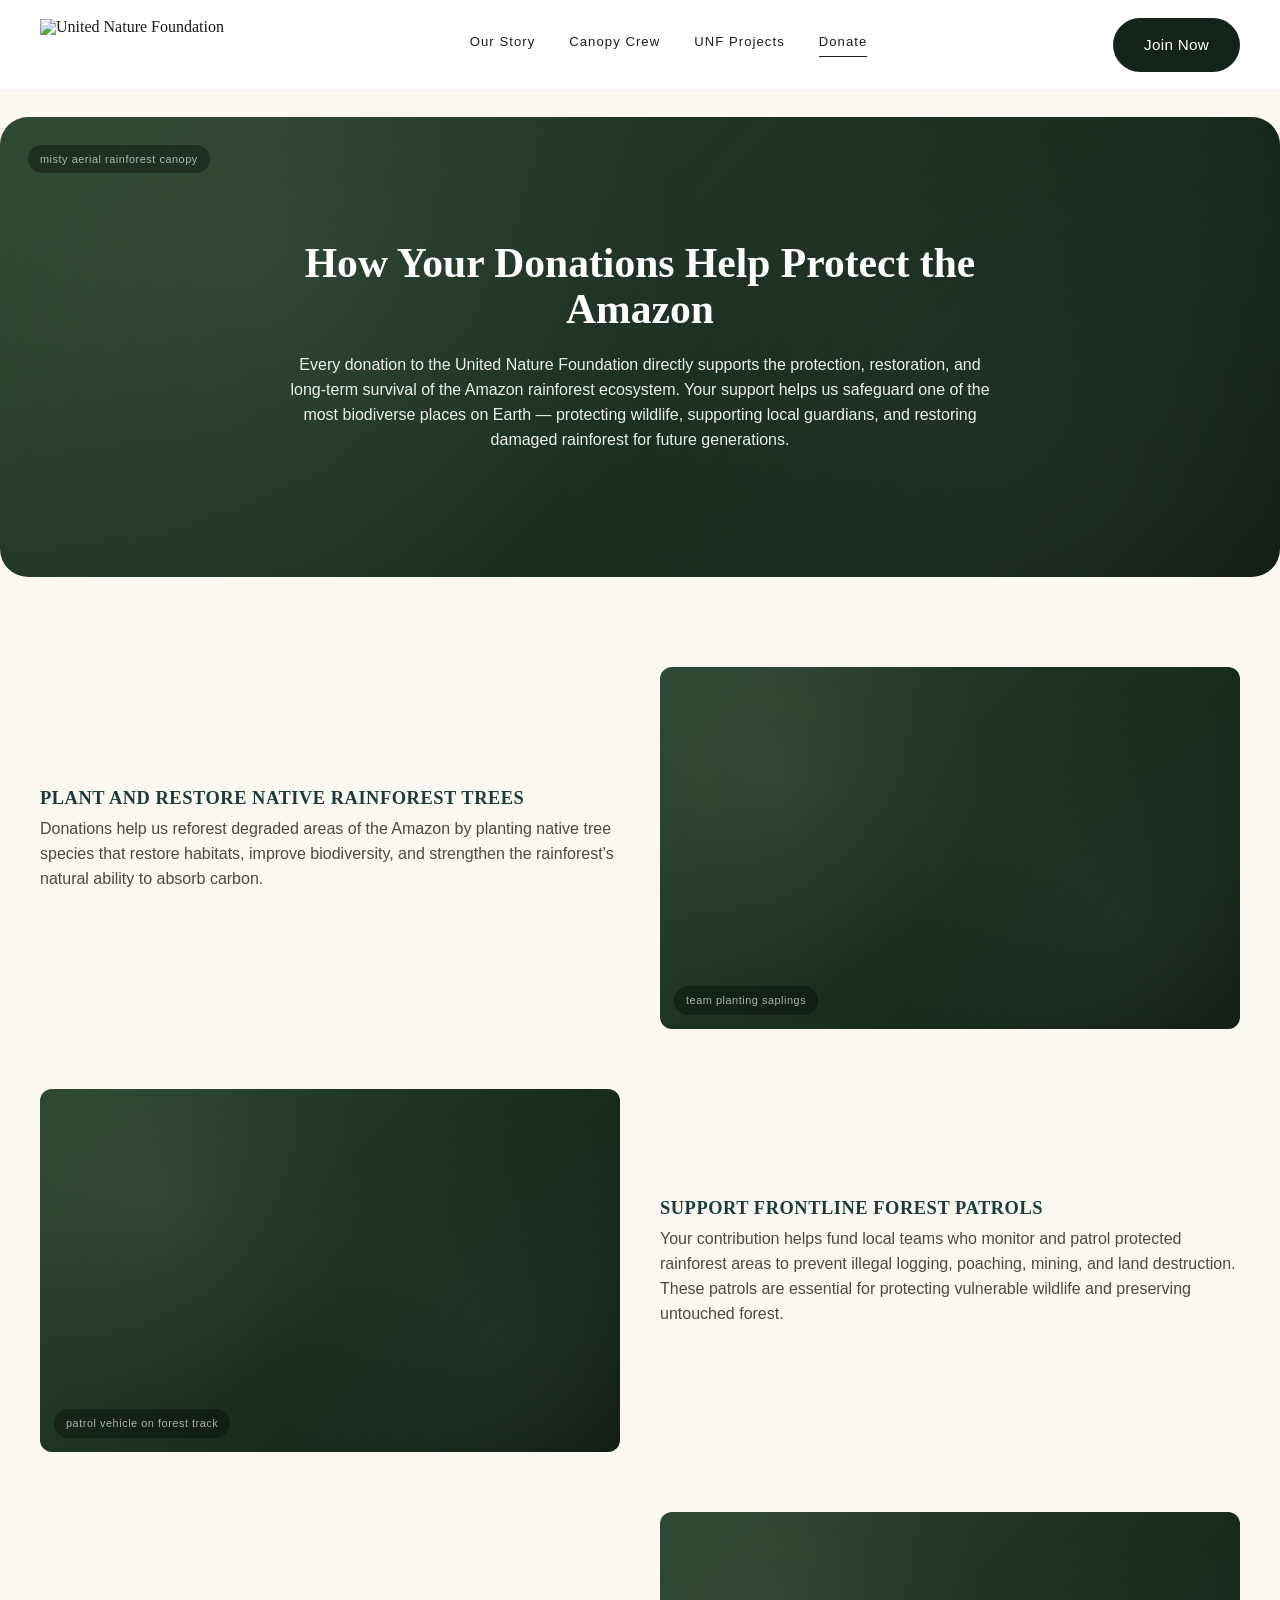
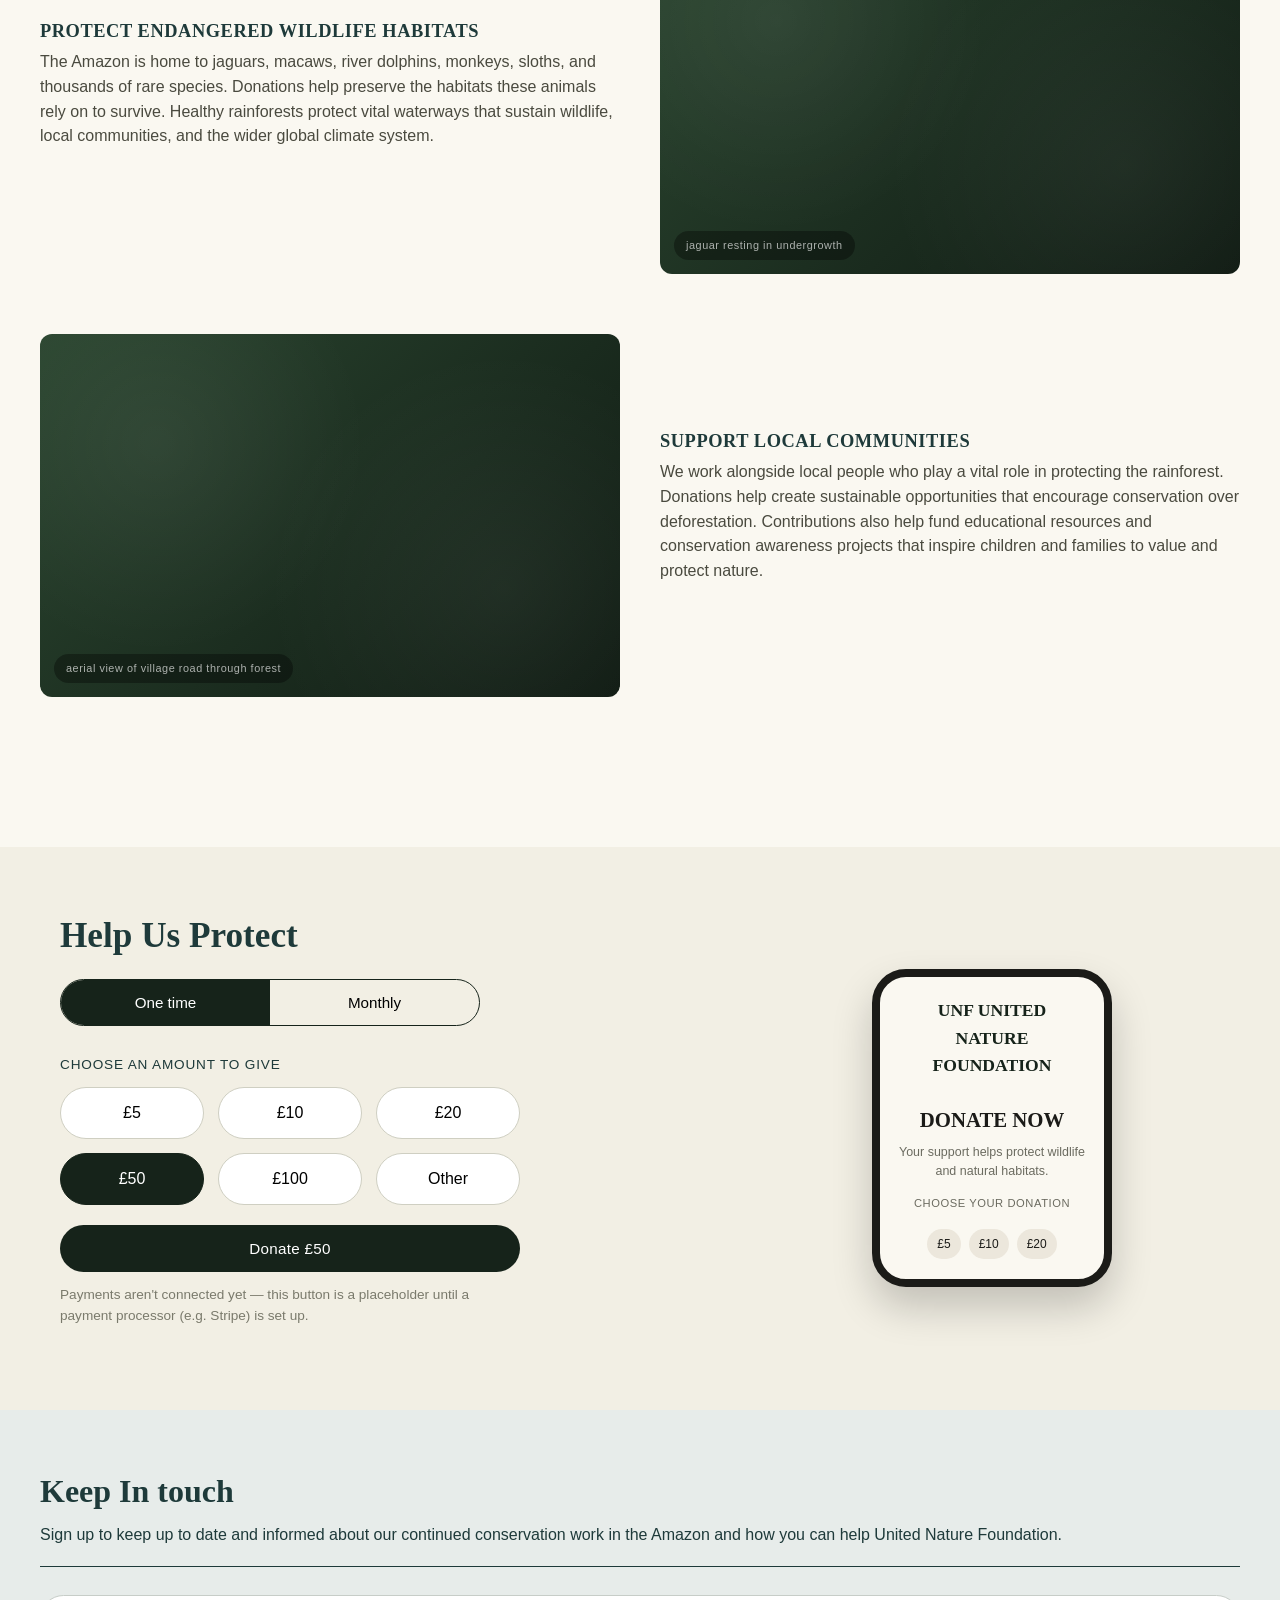
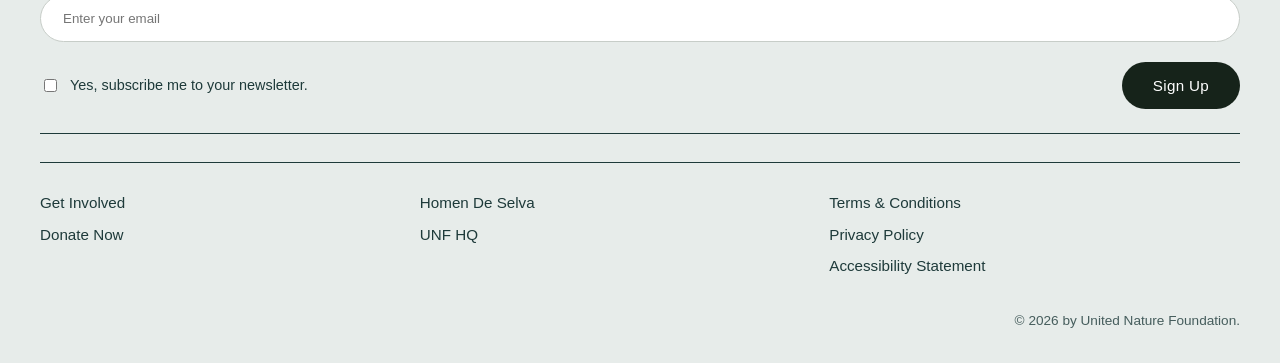
==== commit d133f5d3: "Add files via upload" ====
--- a/index.html
+++ b/index.html
@@ -3,8 +3,7 @@
 <head>
 <meta charset="UTF-8">
 <meta name="viewport" content="width=device-width, initial-scale=1.0">
-<title>United Nature Foundation — A river shouldn't stand between a child and their future</title>
-<meta name="description" content="United Nature Foundation connects isolated Amazon communities to clean energy, safe passage, and a protected natural world.">
+<title>Donate — United Nature Foundation</title>
 <link rel="preconnect" href="https://fonts.googleapis.com">
 <link href="https://fonts.googleapis.com/css2?family=Fraunces:ital,wght@0,400;0,600;1,500&family=Jost:wght@400;500;600&display=swap" rel="stylesheet">
 <style>
@@ -363,113 +362,72 @@
   gap: 8px;
 }
 
+
+    .logo-img { height: 52px; width: auto; display: block; }
+    @media (max-width: 600px) { .logo-img { height: 42px; } }
 </style>
 <style>
-  .hero {
-    min-height: 620px;
+  .donate-hero {
+    margin: 26px auto 0;
+    max-width: var(--max-width);
+    border-radius: var(--radius-lg);
+    overflow: hidden;
+    min-height: 460px;
     color: var(--white);
     display: flex;
-    align-items: flex-end;
-    padding-bottom: 70px;
-  }
-  .hero-content { max-width: 720px; }
-  .hero h1 {
-    font-size: clamp(2.1rem, 4.4vw, 3.4rem);
-    color: var(--white);
-  }
-  .hero p { font-size: 1.05rem; max-width: 560px; opacity: 0.95; }
-
-  .mission-img { border-radius: var(--radius-lg); overflow: hidden; aspect-ratio: 4/5; }
-
-  .projects-intro { text-align: center; max-width: 640px; margin: 0 auto 50px; }
-  .projects-intro h2 { font-size: 2.2rem; }
-  .project-cards { display: grid; grid-template-columns: repeat(3, 1fr); gap: 28px; }
-  .project-card {
-    background: var(--white);
-    border-radius: var(--radius-md);
-    overflow: hidden;
-    box-shadow: 0 1px 3px rgba(0,0,0,0.06);
-  }
-  .project-card .ph { aspect-ratio: 16/9; }
-  .project-card-body { padding: 28px; }
-  .tag-pill {
-    display: inline-block;
-    background: var(--sage-100);
-    color: var(--forest-700);
-    font-size: 0.75rem;
-    letter-spacing: 0.08em;
-    padding: 6px 14px;
-    border-radius: var(--radius-pill);
-    margin-bottom: 14px;
-    text-transform: uppercase;
-  }
-  .project-card h3 { font-size: 1.3rem; }
-  .project-card a.learn { font-size: 0.9rem; text-decoration: underline; }
-  @media (max-width: 900px) { .project-cards { grid-template-columns: 1fr; } }
-
-  .quote-banner {
-    background: var(--sage-500);
-    color: var(--white);
+    align-items: center;
+    justify-content: center;
     text-align: center;
-    padding: 44px 20px;
-    font-size: 1.15rem;
-  }
-
-  .calc-section .grid-2 { align-items: flex-start; }
-  .calc-card {
-    background: var(--white);
-    border-radius: var(--radius-lg);
-    padding: 36px;
-    box-shadow: 0 4px 24px rgba(0,0,0,0.06);
-  }
-  .calc-head { display: flex; gap: 14px; align-items: center; margin-bottom: 28px; }
-  .calc-icon {
-    width: 44px; height: 44px; border-radius: 10px;
-    background: var(--sage-100);
-    display: flex; align-items: center; justify-content: center;
-    font-size: 1.2rem;
-  }
-  .calc-head h3 { margin: 0; font-size: 1.15rem; font-family: var(--font-body); font-weight: 600; }
-  .calc-head span { font-size: 0.85rem; color: #6b6b60; }
-  .slider-label {
-    display: flex; justify-content: space-between;
-    font-size: 0.78rem; letter-spacing: 0.05em; color: #6b6b60; margin-bottom: 6px;
-  }
-  input[type="range"] { width: 100%; accent-color: var(--sage-500); margin-bottom: 22px; }
-  select.season {
-    width: 100%; padding: 12px 16px; border-radius: 10px; border: 1px solid #d8d8cc;
-    font-family: var(--font-body); margin-bottom: 26px; background: var(--white);
-  }
-  .stat-grid { display: grid; grid-template-columns: 1fr 1fr; gap: 14px; margin-bottom: 22px; }
-  .stat-box {
-    background: var(--cream-200);
-    border-radius: 10px;
-    padding: 18px;
+    padding: 40px;
+  }
+  .donate-hero h1 { font-size: clamp(1.8rem, 3.8vw, 2.6rem); color: var(--white); max-width: 760px; }
+  .donate-hero p { max-width: 720px; margin: 0 auto; opacity: 0.92; }
+
+  .impact-row { display: grid; grid-template-columns: 1fr 1fr; gap: 40px; align-items: center; margin-bottom: 60px; }
+  .impact-row:nth-child(even) .impact-text { order: 2; }
+  .impact-row h3 { color: var(--teal-900); font-size: 1.15rem; letter-spacing: 0.03em; text-transform: uppercase; }
+  .impact-row p { color: #4a4a3f; }
+  .impact-photo { border-radius: var(--radius-md); aspect-ratio: 16/10; }
+  @media (max-width: 800px) {
+    .impact-row { grid-template-columns: 1fr; }
+    .impact-row:nth-child(even) .impact-text { order: 0; }
+  }
+
+  .give-section { display: grid; grid-template-columns: 1.1fr 0.9fr; background: var(--cream-200); }
+  .give-left { padding: 70px 60px; }
+  .give-left h2 { color: var(--teal-900); font-size: 2.2rem; }
+  .toggle-row { display: flex; gap: 0; max-width: 420px; margin: 24px 0 28px; border-radius: var(--radius-pill); overflow: hidden; border: 1px solid var(--forest-950); }
+  .toggle-row button {
+    flex: 1; padding: 14px; border: none; background: transparent; font-family: var(--font-body); cursor: pointer; font-size: 0.95rem;
+  }
+  .toggle-row button.active { background: var(--forest-950); color: var(--white); }
+  .amount-label { font-size: 0.85rem; letter-spacing: 0.06em; color: var(--teal-900); margin-bottom: 12px; }
+  .amount-grid { display: grid; grid-template-columns: repeat(3, 1fr); gap: 14px; max-width: 460px; margin-bottom: 20px; }
+  .amount-btn {
+    padding: 16px; border-radius: var(--radius-pill); border: 1px solid #cfcfc2; background: var(--white);
+    cursor: pointer; font-family: var(--font-body); font-size: 1rem;
+  }
+  .amount-btn.active { background: var(--forest-950); color: var(--white); border-color: var(--forest-950); }
+  #customAmount { display: none; margin-bottom: 20px; max-width: 460px; }
+  #customAmount input { width: 100%; padding: 14px 18px; border-radius: var(--radius-pill); border: 1px solid #cfcfc2; font-family: var(--font-body); }
+  .donate-submit { max-width: 460px; width: 100%; justify-content: center; }
+  .donate-note { font-size: 0.85rem; color: #7a7a6c; margin-top: 12px; max-width: 460px; }
+
+  .give-right { padding: 70px 40px; position: relative; display: flex; align-items: center; justify-content: center; }
+  .phone-mock {
+    width: 240px;
+    background: var(--cream-100);
+    border-radius: 34px;
+    border: 8px solid var(--ink);
+    padding: 20px 16px;
     text-align: center;
-  }
-  .stat-box.dark { background: var(--forest-950); color: var(--white); }
-  .stat-box .num { font-family: var(--font-display); font-size: 1.7rem; }
-  .stat-box .lbl { font-size: 0.78rem; color: #6b6b60; }
-  .stat-box.dark .lbl { color: rgba(255,255,255,0.7); }
-  .risk-label { display: flex; justify-content: space-between; font-size: 0.85rem; margin-bottom: 8px; }
-  .risk-bar { height: 8px; background: #e6e6da; border-radius: var(--radius-pill); overflow: hidden; margin-bottom: 10px; }
-  .risk-bar span { display: block; height: 100%; background: var(--sage-500); }
-  .risk-note { font-size: 0.85rem; font-style: italic; color: #6b6b60; }
-
-  .save-amazon {
-    color: var(--white);
-    padding: 100px 0;
-    position: relative;
-  }
-  .save-amazon .container { max-width: 900px; margin-left: auto; text-align: right; }
-  .save-amazon h2 { font-size: clamp(1.8rem, 3.6vw, 2.6rem); color: var(--white); }
-  .save-amazon .kicker { letter-spacing: 0.1em; font-size: 0.95rem; margin-bottom: 20px; }
-  .save-amazon p { font-size: 0.95rem; opacity: 0.92; }
-  .save-amazon .btn { margin-top: 20px; }
-
-  .canopy-teaser { background: var(--mist-100); }
-  .canopy-teaser .grid-2 { align-items: center; }
-  .canopy-teaser h2 { font-size: 2.4rem; color: var(--teal-900); }
+    box-shadow: 0 20px 40px rgba(0,0,0,0.2);
+  }
+  .phone-mock .brand-mini { font-family: var(--font-display); font-weight: 700; font-size: 1.1rem; color: var(--forest-950); margin-bottom: 30px; }
+  .phone-mock h3 { font-size: 1.3rem; color: var(--ink); }
+  .phone-mock p { font-size: 0.78rem; color: #6b6b60; }
+  .phone-amounts { display: flex; gap: 8px; justify-content: center; margin-top: 16px; }
+  .phone-amounts span { background: var(--stone-100); padding: 6px 10px; border-radius: var(--radius-pill); font-size: 0.75rem; }
 </style>
 </head>
 <body>
@@ -477,9 +435,7 @@
 <header class="site-header">
   <div class="container">
     <a href="index.html" class="brand">
-      <span class="unf">UNF</span>
-      <span class="full">UNITED NATURE</span>
-      <span class="tag">FOUNDATION</span>
+      <img src="media/unf-logo.png" alt="United Nature Foundation" class="logo-img">
     </a>
     <button class="nav-toggle" aria-label="Toggle menu" aria-expanded="false">
       <span></span><span></span><span></span>
@@ -488,158 +444,84 @@
       <a href="our-story.html">Our Story</a>
       <a href="canopy-crew.html">Canopy Crew</a>
       <a href="unf-projects.html">UNF Projects</a>
-      <a href="donate.html">Donate</a>
+      <a href="donate.html" aria-current="page">Donate</a>
     </nav>
     <div class="header-actions">
-      <a href="donate.html" class="btn btn-primary">Help Now</a>
+      <a href="join-now.html" class="btn btn-primary">Join Now</a>
     </div>
   </div>
 </header>
 
-<section class="hero ph">
-  <div class="ph-label" style="position:absolute; top:0; left:0;">hero photo — toucan in rainforest canopy</div>
+<div class="donate-hero ph">
+  <div class="ph-label" style="position:absolute; top:14px; left:14px;">misty aerial rainforest canopy</div>
+  <div>
+    <h1>How Your Donations Help Protect the Amazon</h1>
+    <p>Every donation to the United Nature Foundation directly supports the protection, restoration, and long-term survival of the Amazon rainforest ecosystem. Your support helps us safeguard one of the most biodiverse places on Earth — protecting wildlife, supporting local guardians, and restoring damaged rainforest for future generations.</p>
+  </div>
+</div>
+
+<section class="section">
   <div class="container">
-    <div class="hero-content">
-      <h1>A river shouldn't stand between a child and their future</h1>
-      <p>Every day, thousands of children wade through floodwater, mud and debris to reach their school. Communities become land locked. Civilization stops.</p>
-      <a href="unf-projects.html" class="btn btn-primary" style="margin-top:10px;">UNF Humanitarian Project</a>
+    <div class="impact-row">
+      <div class="impact-text">
+        <h3>Plant and Restore Native Rainforest Trees</h3>
+        <p>Donations help us reforest degraded areas of the Amazon by planting native tree species that restore habitats, improve biodiversity, and strengthen the rainforest's natural ability to absorb carbon.</p>
+      </div>
+      <div class="ph impact-photo"><div class="ph-label">team planting saplings</div></div>
+    </div>
+    <div class="impact-row">
+      <div class="impact-text">
+        <h3>Support Frontline Forest Patrols</h3>
+        <p>Your contribution helps fund local teams who monitor and patrol protected rainforest areas to prevent illegal logging, poaching, mining, and land destruction. These patrols are essential for protecting vulnerable wildlife and preserving untouched forest.</p>
+      </div>
+      <div class="ph impact-photo"><div class="ph-label">patrol vehicle on forest track</div></div>
+    </div>
+    <div class="impact-row">
+      <div class="impact-text">
+        <h3>Protect Endangered Wildlife Habitats</h3>
+        <p>The Amazon is home to jaguars, macaws, river dolphins, monkeys, sloths, and thousands of rare species. Donations help preserve the habitats these animals rely on to survive. Healthy rainforests protect vital waterways that sustain wildlife, local communities, and the wider global climate system.</p>
+      </div>
+      <div class="ph impact-photo"><div class="ph-label">jaguar resting in undergrowth</div></div>
+    </div>
+    <div class="impact-row">
+      <div class="impact-text">
+        <h3>Support Local Communities</h3>
+        <p>We work alongside local people who play a vital role in protecting the rainforest. Donations help create sustainable opportunities that encourage conservation over deforestation. Contributions also help fund educational resources and conservation awareness projects that inspire children and families to value and protect nature.</p>
+      </div>
+      <div class="ph impact-photo"><div class="ph-label">aerial view of village road through forest</div></div>
     </div>
   </div>
 </section>
 
-<section class="section">
-  <div class="container grid-2">
-    <div class="ph mission-img">
-      <div class="ph-label">volunteers &amp; schoolchildren on forest pathway</div>
-    </div>
-    <div>
-      <span class="eyebrow">Our Mission</span>
-      <h2 style="color:var(--forest-950); font-size:2rem;">United Nature Foundation exists to remove the barriers between people and possibility.</h2>
-      <p>We connect isolated communities to clean energy, safe passage, and a protected natural world — so that <em>every child can reach their classroom</em>, and every generation can inherit healthy land. At United Nature Foundation, we believe that where you live should never determine what you can achieve. We work directly alongside communities to put practical, sustainable solutions in place. We install solar energy systems that bring reliable power to homes and schools for the first time. We provide e-bikes that give children and families a safe, clean way to travel through difficult terrain — whatever the weather. And we work to protect and restore the land itself, standing against deforestation and working with communities to be stewards of the forests, rivers, and ecosystems that surround them.</p>
-      <div class="pill-row">
-        <span class="pill">☀️ Solar energy</span>
-        <span class="pill">🚲 E-bike access</span>
-        <span class="pill">🛡️ Land protection</span>
-        <span class="pill">🏠 Education access</span>
-      </div>
-    </div>
+<section class="give-section" id="give">
+  <div class="give-left">
+    <h2>Help Us Protect</h2>
+    <div class="toggle-row">
+      <button type="button" class="freq-btn active" data-freq="one">One time</button>
+      <button type="button" class="freq-btn" data-freq="monthly">Monthly</button>
+    </div>
+    <div class="amount-label">CHOOSE AN AMOUNT TO GIVE</div>
+    <div class="amount-grid">
+      <button type="button" class="amount-btn" data-amount="5">£5</button>
+      <button type="button" class="amount-btn" data-amount="10">£10</button>
+      <button type="button" class="amount-btn" data-amount="20">£20</button>
+      <button type="button" class="amount-btn active" data-amount="50">£50</button>
+      <button type="button" class="amount-btn" data-amount="100">£100</button>
+      <button type="button" class="amount-btn" data-amount="other">Other</button>
+    </div>
+    <div id="customAmount">
+      <input type="number" min="1" placeholder="Enter amount (£)">
+    </div>
+    <button type="button" class="btn btn-primary donate-submit" id="donateBtn">Donate £50</button>
+    <p class="donate-note">Payments aren't connected yet — this button is a placeholder until a payment processor (e.g. Stripe) is set up.</p>
   </div>
-</section>
-
-<section class="section" style="background: var(--cream-200);">
-  <div class="container">
-    <div class="projects-intro">
-      <span class="eyebrow">What We Do</span>
-      <h2 style="color:var(--ink);">Three projects. One mission.</h2>
-      <p style="color:#5b5b50;">Every project tackles a different barrier standing between isolated communities and the life they deserve. Together, they form the foundation of lasting change.</p>
-    </div>
-    <div class="project-cards">
-      <article class="project-card">
-        <div class="ph"><div class="ph-label">children walking a forest pathway</div></div>
-        <div class="project-card-body">
-          <span class="tag-pill">Infrastructure</span>
-          <h3>Pathways Project</h3>
-          <p>When floods rise and trees fall, the routes children rely on to reach school disappear. The Pathways Project works to clear, rebuild, and protect safe routes through difficult terrain — so that no child misses school because of the weather.</p>
-          <a class="learn" href="pathways.html">Learn More</a>
-        </div>
-      </article>
-      <article class="project-card">
-        <div class="ph"><div class="ph-label">children riding e-bikes on forest path</div></div>
-        <div class="project-card-body">
-          <span class="tag-pill">Transport</span>
-          <h3>Pedal Project</h3>
-          <p>E-bikes give children and families a clean, reliable way to travel through remote landscapes — whatever the conditions. The Pedal Project puts sustainable transport directly into the hands of communities who need it most.</p>
-          <a class="learn" href="pedal.html">Learn More</a>
-        </div>
-      </article>
-      <article class="project-card">
-        <div class="ph"><div class="ph-label">village home powered by solar</div></div>
-        <div class="project-card-body">
-          <span class="tag-pill">Energy</span>
-          <h3>Power Project</h3>
-          <p>Reliable electricity changes everything — from studying after dark to powering medical equipment. The Power Project installs solar energy systems in off-grid communities, bringing light, warmth, and independence to the people who need it.</p>
-          <a class="learn" href="power.html">Learn More</a>
-        </div>
-      </article>
-    </div>
-  </div>
-</section>
-
-<div class="quote-banner">
-  Every Contribution, Every Volunteer Hour, Every Shared Post<br>
-  Brings Us Closer To A World Where No Community Is Left Behind.
-</div>
-
-<section class="section calc-section">
-  <div class="container grid-2">
-    <div>
-      <span class="eyebrow">Live Rainfall Impact</span>
-      <h2 style="color:var(--ink); font-size:2.2rem;">When the rains come,<br><em style="color:var(--sage-500);">every path becomes a barrier.</em></h2>
-      <p>When the rains come to the Amazon, the landscape transforms overnight. Rivers swell, paths flood, and the journey to school becomes a gauntlet of deep mud, fallen trees, and fast-moving water.</p>
-      <p>Building safe pathways and bridges for the children of Presidente Figueiredo is one of UNF's most vital humanitarian projects — but we can't do it alone. Your support puts the next safe step under a child's feet.</p>
-      <div style="display:flex; gap:14px; flex-wrap:wrap; margin-top:20px;">
-        <a href="pathways.html" class="btn btn-primary">Support the Pathways Project</a>
-        <a href="unf-projects.html" class="btn btn-outline">Volunteer</a>
-      </div>
-    </div>
-
-    <div class="calc-card">
-      <div class="calc-head">
-        <div class="calc-icon">🌧️</div>
-        <div>
-          <h3>Rainfall impact calculator</h3>
-          <span>Presidente Figueiredo, Amazon — live estimate</span>
-        </div>
-      </div>
-
-      <div class="slider-label"><span>MONTHLY RAINFALL (MM)</span><span id="rainfallVal">280 mm</span></div>
-      <input type="range" id="rainfall" min="80" max="450" value="280">
-
-      <div class="slider-label"><span>RAIN DURATION (DAYS/MONTH)</span><span id="durationVal">18 days</span></div>
-      <input type="range" id="duration" min="3" max="28" value="18">
-
-      <div class="slider-label"><span>SEASON</span></div>
-      <select class="season" id="season">
-        <option>Transition (Oct–Nov / Apr–May)</option>
-        <option>Wet season (Dec–Mar)</option>
-        <option>Dry season (Jun–Sep)</option>
-      </select>
-
-      <div class="stat-grid">
-        <div class="stat-box"><div class="num" id="statPathways">11</div><div class="lbl">pathways at risk of flooding</div></div>
-        <div class="stat-box"><div class="num" id="statChildren">264</div><div class="lbl">children affected</div></div>
-        <div class="stat-box"><div class="num" id="statDays">6</div><div class="lbl">school days lost per month</div></div>
-        <div class="stat-box dark"><div class="num" id="statCost">£2,220</div><div class="lbl">estimated repair cost</div></div>
-      </div>
-
-      <div class="risk-label"><span>Pathway flood risk</span><span id="riskPct">47%</span></div>
-      <div class="risk-bar"><span id="riskBar" style="width:47%;"></span></div>
-      <p class="risk-note" id="riskNote">Moderate flood risk. Some pathways will require clearing and reinforcement.</p>
-    </div>
-  </div>
-</section>
-
-<section class="save-amazon ph">
-  <div class="ph-label" style="position:absolute; top:0; left:0;">figure overlooking Amazon river valley, jaguar visible</div>
-  <div class="container">
-    <div class="kicker">TOGETHER, WE CAN</div>
-    <h2>SAVE THE AMAZON</h2>
-    <p style="letter-spacing:0.06em; font-size:0.85rem; margin:20px 0;">EVERY DONATION, EVERY LAND SPONSORSHIP,<br>EVERY SHARE, EVERY VOICE<br>MAKES A DIFFERENCE</p>
-    <p>UNF land purchases does more than support conservation — it directly protects real, living rainforest in Presidente Figueiredo, one of the most biodiverse regions on Earth.</p>
-    <p>This is a place where jaguars roam, river dolphins glide through winding waterways, and thousands of rare and endangered species thrive in a fragile ecosystem. When you join UNF, you secure a portion of land, permanently safeguarded and transformed into a protected nature reserve in your name.</p>
-    <a href="donate.html" class="btn btn-outline-light">Land Sponsorship</a>
-  </div>
-</section>
-
-<section class="section canopy-teaser">
-  <div class="container grid-2">
-    <div>
-      <h2>Canopy Crew</h2>
-      <p style="color:var(--teal-900);">Love the outdoors?<br>Join the Canopy Crew and help protect the natural world through monthly giving — plus receive exclusive gifts, activities, and your very own Canopy Crew certificate.</p>
-      <a href="canopy-crew.html" class="btn btn-primary">Sign Up</a>
-    </div>
-    <div class="ph" style="aspect-ratio:16/10; border-radius: var(--radius-md);">
-      <div class="ph-label">ranger reading to children under jungle canopy</div>
+  <div class="give-right">
+    <div class="phone-mock">
+      <div class="brand-mini">UNF UNITED<br>NATURE FOUNDATION</div>
+      <h3>DONATE NOW</h3>
+      <p>Your support helps protect wildlife and natural habitats.</p>
+      <p style="margin-top:14px; font-size:0.7rem; letter-spacing:0.05em;">CHOOSE YOUR DONATION</p>
+      <div class="phone-amounts"><span>£5</span><span>£10</span><span>£20</span></div>
     </div>
   </div>
 </section>
@@ -712,37 +594,45 @@
 
 </script>
 <script>
-  // Rainfall impact calculator
-  const rainfall = document.getElementById('rainfall');
-  const duration = document.getElementById('duration');
-  function updateCalc() {
-    const r = parseInt(rainfall.value, 10);
-    const d = parseInt(duration.value, 10);
-    document.getElementById('rainfallVal').textContent = r + ' mm';
-    document.getElementById('durationVal').textContent = d + ' days';
-
-    // Simple illustrative model scaling from the slider inputs
-    const riskPct = Math.min(95, Math.round((r / 450) * 60 + (d / 28) * 40));
-    const pathways = Math.max(2, Math.round((riskPct / 100) * 24));
-    const children = pathways * 24;
-    const daysLost = Math.max(1, Math.round(d / 3));
-    const cost = pathways * 200 + Math.round(riskPct * 5);
-
-    document.getElementById('statPathways').textContent = pathways;
-    document.getElementById('statChildren').textContent = children;
-    document.getElementById('statDays').textContent = daysLost;
-    document.getElementById('statCost').textContent = '£' + cost.toLocaleString();
-    document.getElementById('riskPct').textContent = riskPct + '%';
-    document.getElementById('riskBar').style.width = riskPct + '%';
-
-    const note = document.getElementById('riskNote');
-    if (riskPct < 30) note.textContent = 'Low flood risk. Pathways are largely passable.';
-    else if (riskPct < 60) note.textContent = 'Moderate flood risk. Some pathways will require clearing and reinforcement.';
-    else note.textContent = 'High flood risk. Multiple pathways may become impassable without urgent repair.';
-  }
-  rainfall.addEventListener('input', updateCalc);
-  duration.addEventListener('input', updateCalc);
-  updateCalc();
+  const amountBtns = document.querySelectorAll('.amount-btn');
+  const customAmount = document.getElementById('customAmount');
+  const donateBtn = document.getElementById('donateBtn');
+  const freqBtns = document.querySelectorAll('.freq-btn');
+  let frequency = 'one time';
+
+  function updateDonateLabel() {
+    const active = document.querySelector('.amount-btn.active');
+    if (active && active.dataset.amount !== 'other') {
+      donateBtn.textContent = `Donate £${active.dataset.amount}${frequency === 'monthly' ? '/mo' : ''}`;
+    } else {
+      const val = customAmount.querySelector('input').value;
+      donateBtn.textContent = val ? `Donate £${val}${frequency === 'monthly' ? '/mo' : ''}` : 'Enter an amount';
+    }
+  }
+
+  amountBtns.forEach((btn) => {
+    btn.addEventListener('click', () => {
+      amountBtns.forEach(b => b.classList.remove('active'));
+      btn.classList.add('active');
+      customAmount.style.display = btn.dataset.amount === 'other' ? 'block' : 'none';
+      updateDonateLabel();
+    });
+  });
+
+  customAmount.querySelector('input').addEventListener('input', updateDonateLabel);
+
+  freqBtns.forEach((btn) => {
+    btn.addEventListener('click', () => {
+      freqBtns.forEach(b => b.classList.remove('active'));
+      btn.classList.add('active');
+      frequency = btn.dataset.freq === 'monthly' ? 'monthly' : 'one time';
+      updateDonateLabel();
+    });
+  });
+
+  donateBtn.addEventListener('click', () => {
+    alert('Payments are not connected yet. Once a payment processor is set up, this button will process real donations.');
+  });
 </script>
 </body>
 </html>
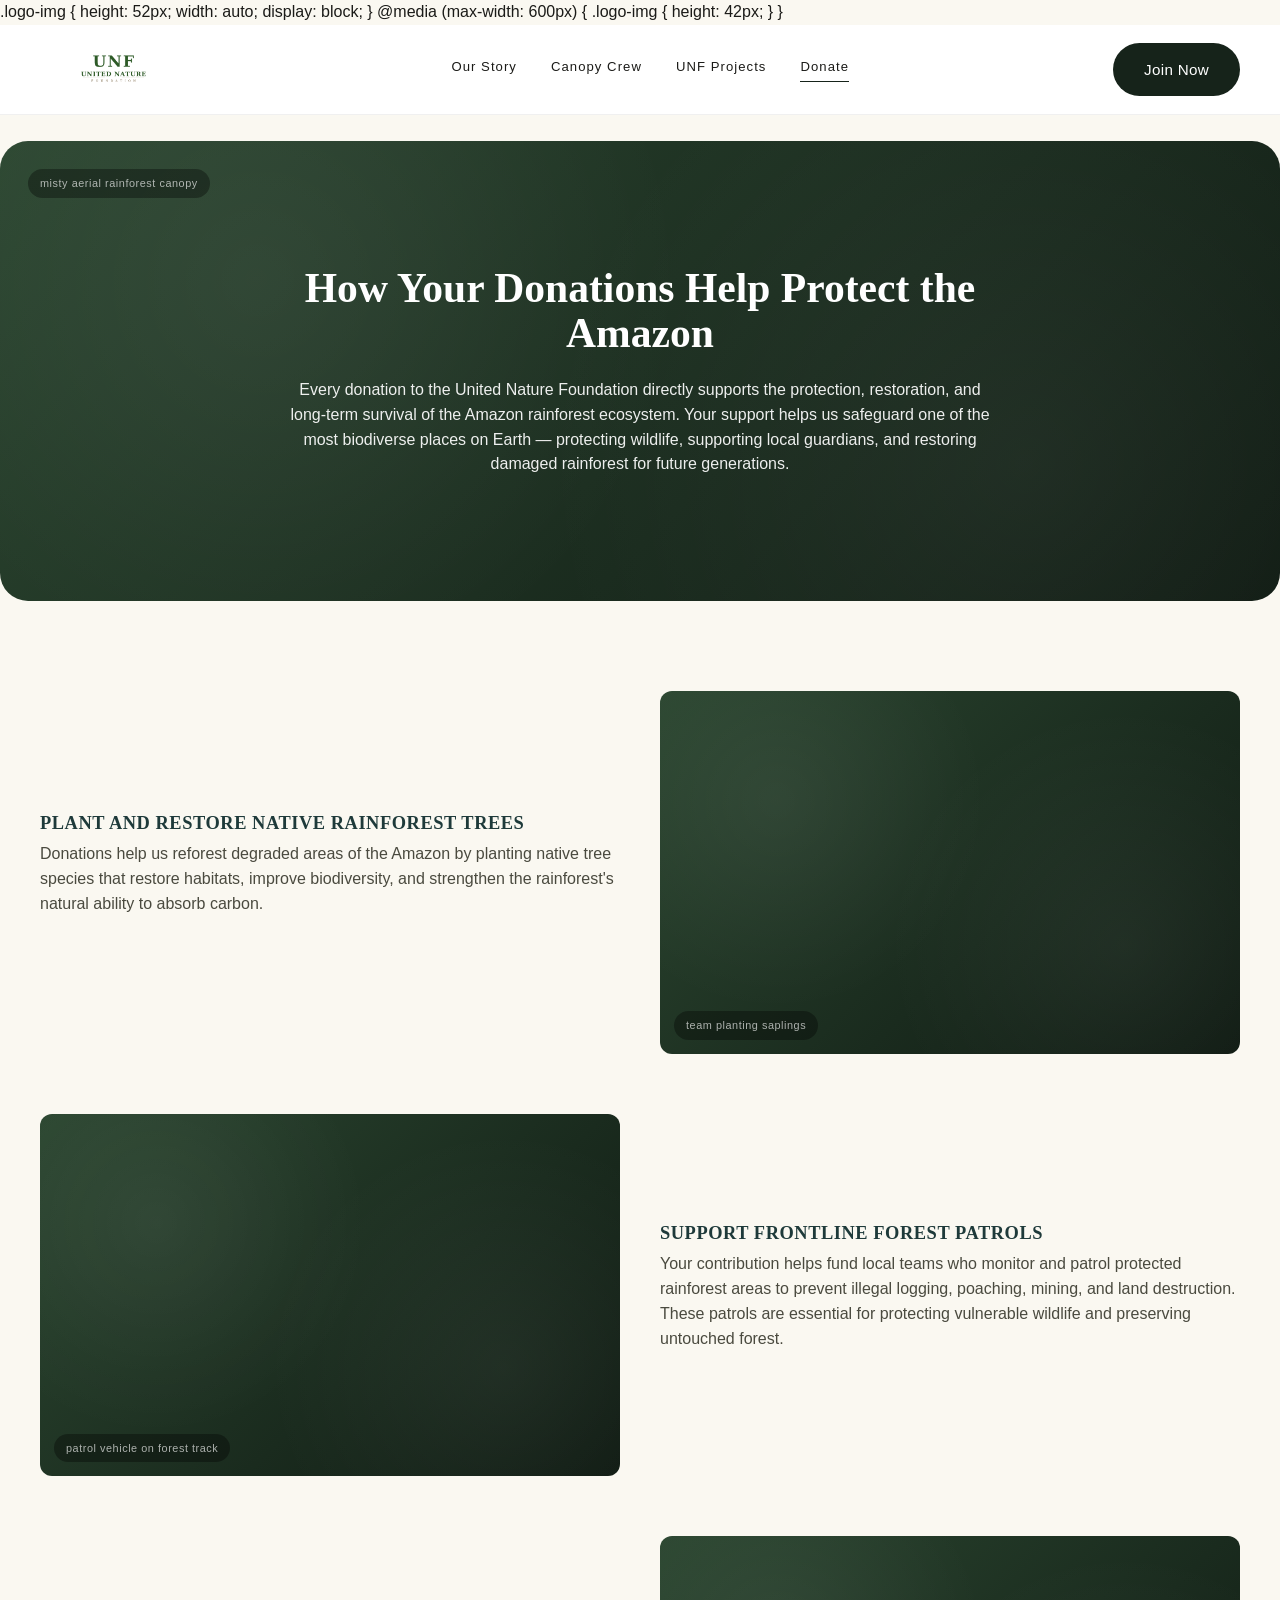
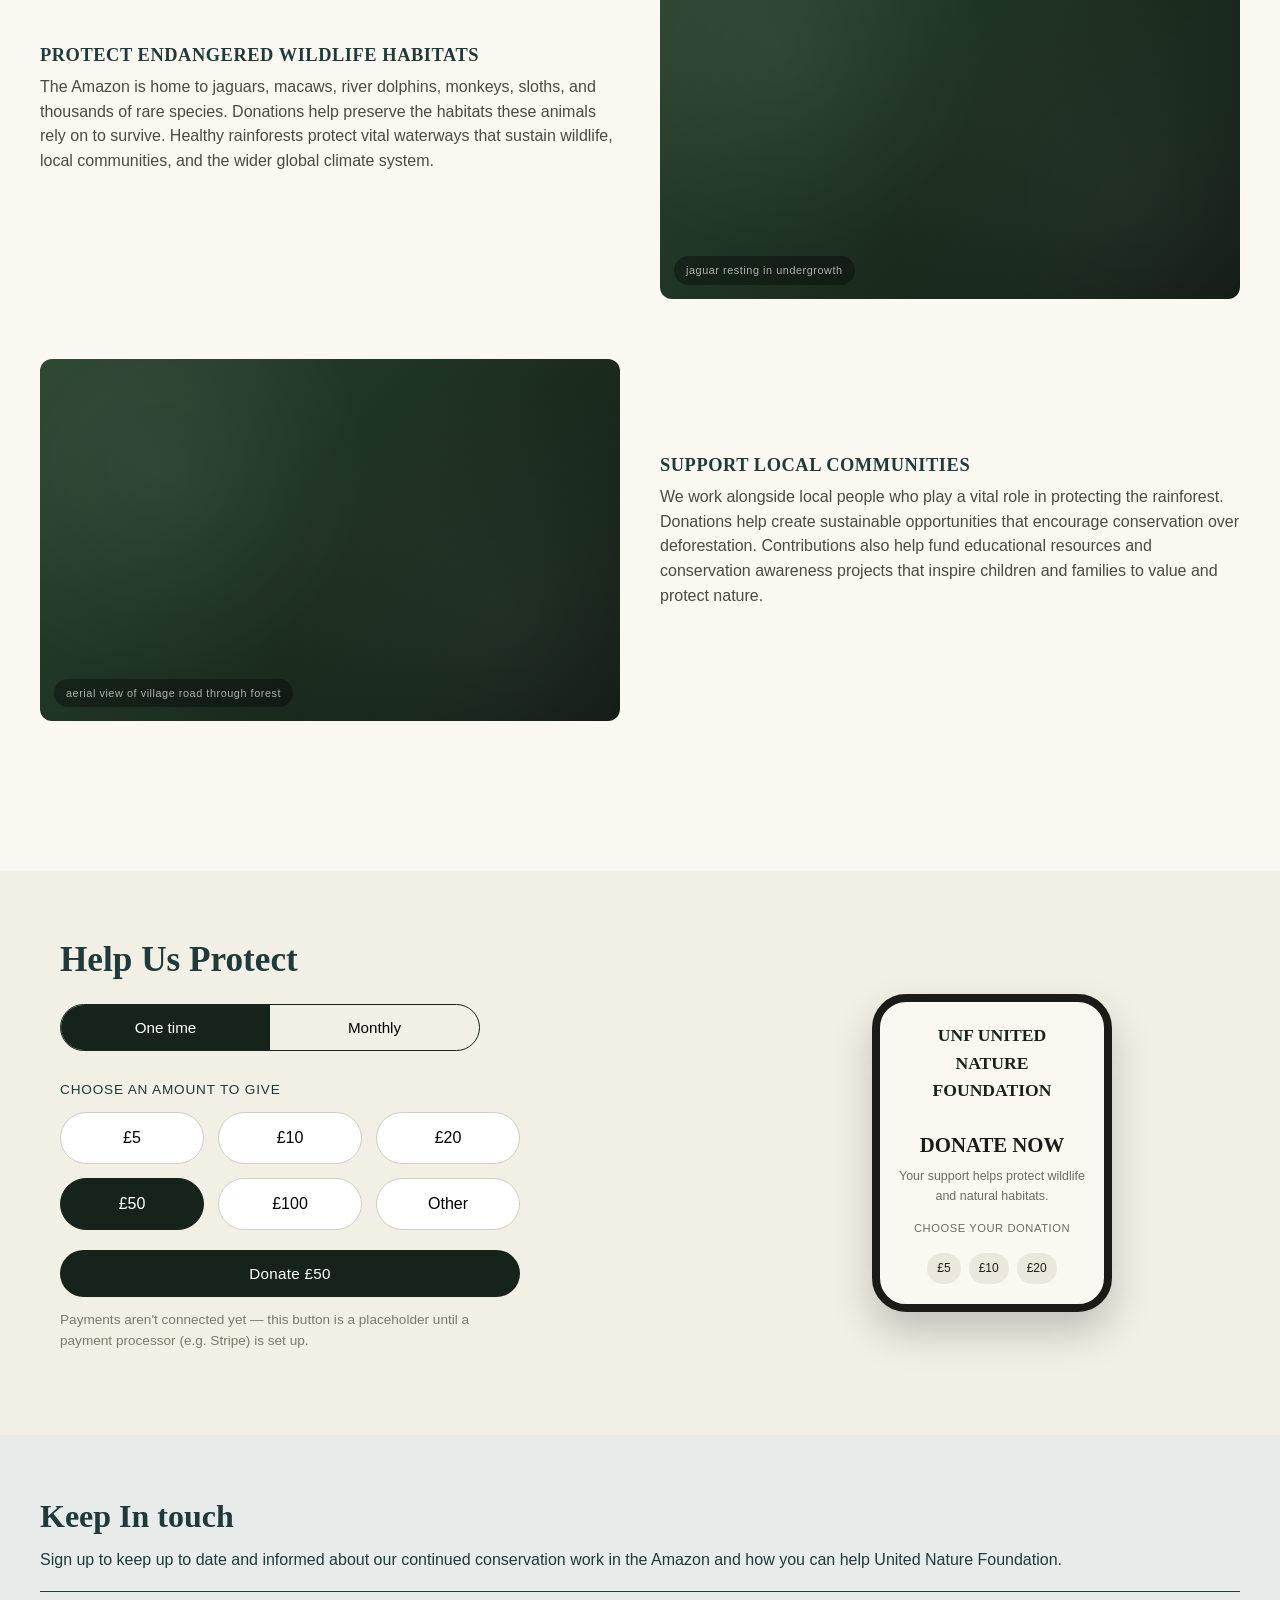
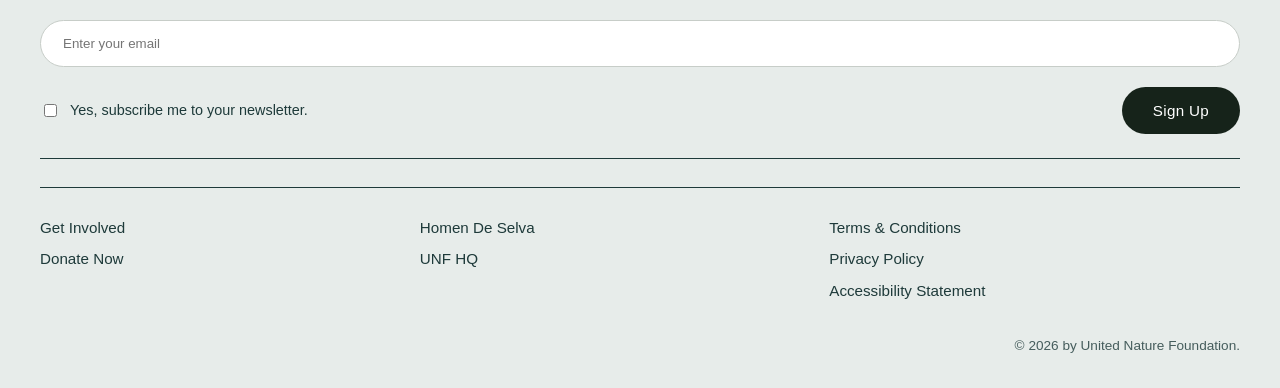
==== commit 898e5047: "Update index.html" ====
--- a/index.html
+++ b/index.html
@@ -6,7 +6,8 @@
 <title>Donate — United Nature Foundation</title>
 <link rel="preconnect" href="https://fonts.googleapis.com">
 <link href="https://fonts.googleapis.com/css2?family=Fraunces:ital,wght@0,400;0,600;1,500&family=Jost:wght@400;500;600&display=swap" rel="stylesheet">
-<style>
+.logo-img { height: 52px; width: auto; display: block; }
+@media (max-width: 600px) { .logo-img { height: 42px; } }<style>
 /* ==========================================================================
    UNF — United Nature Foundation
    Shared stylesheet
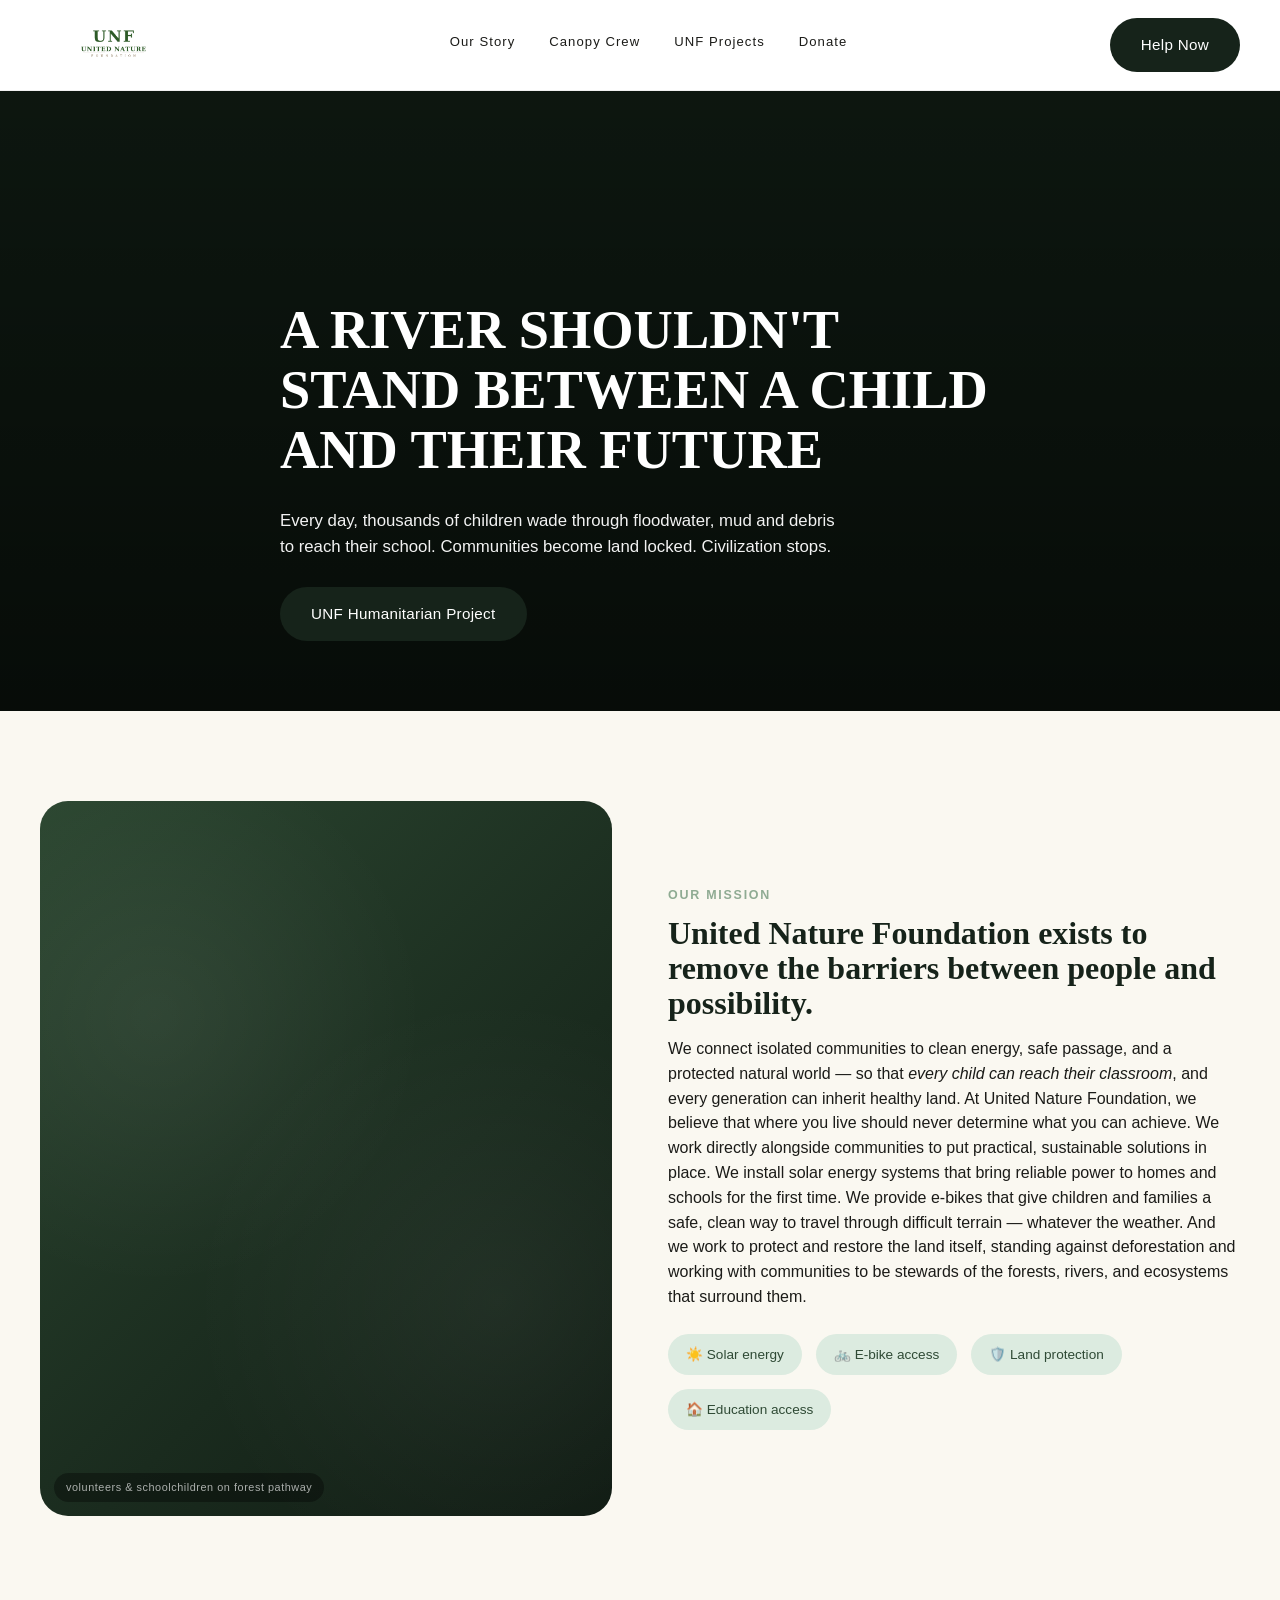
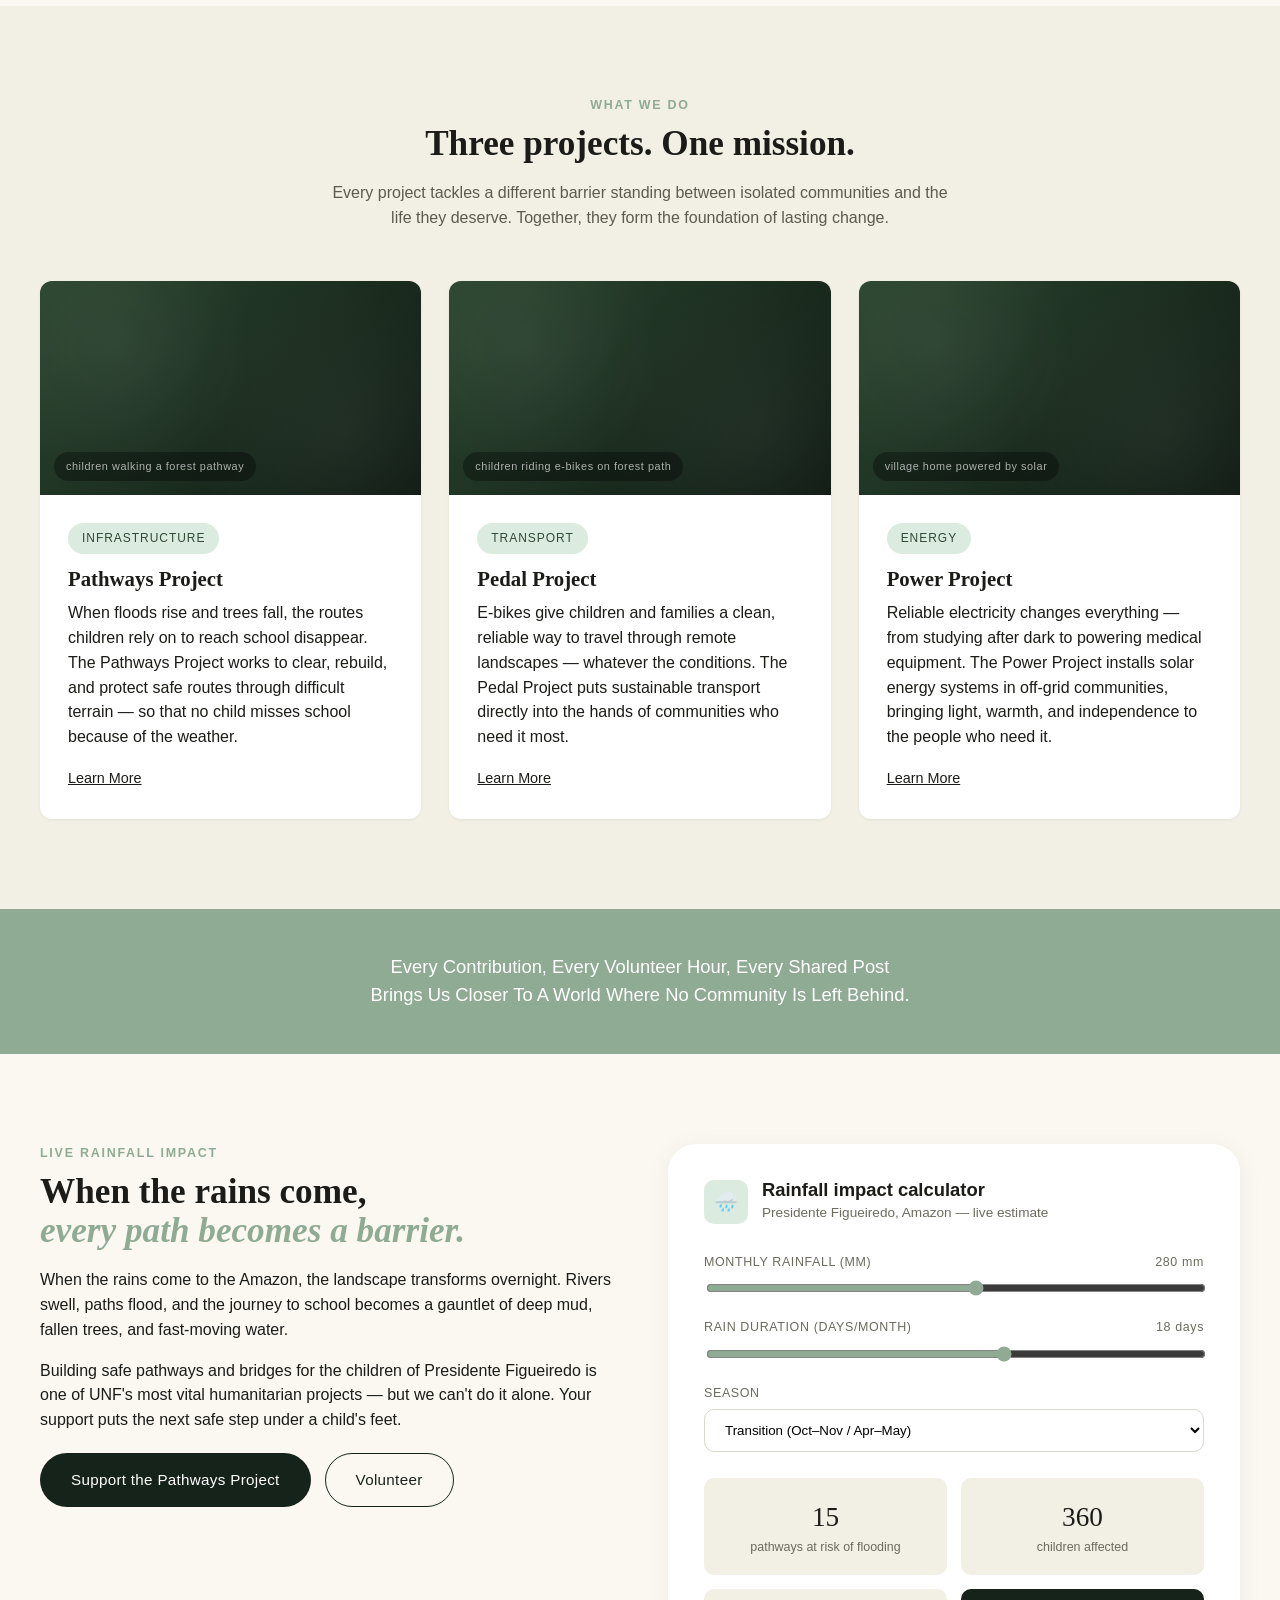
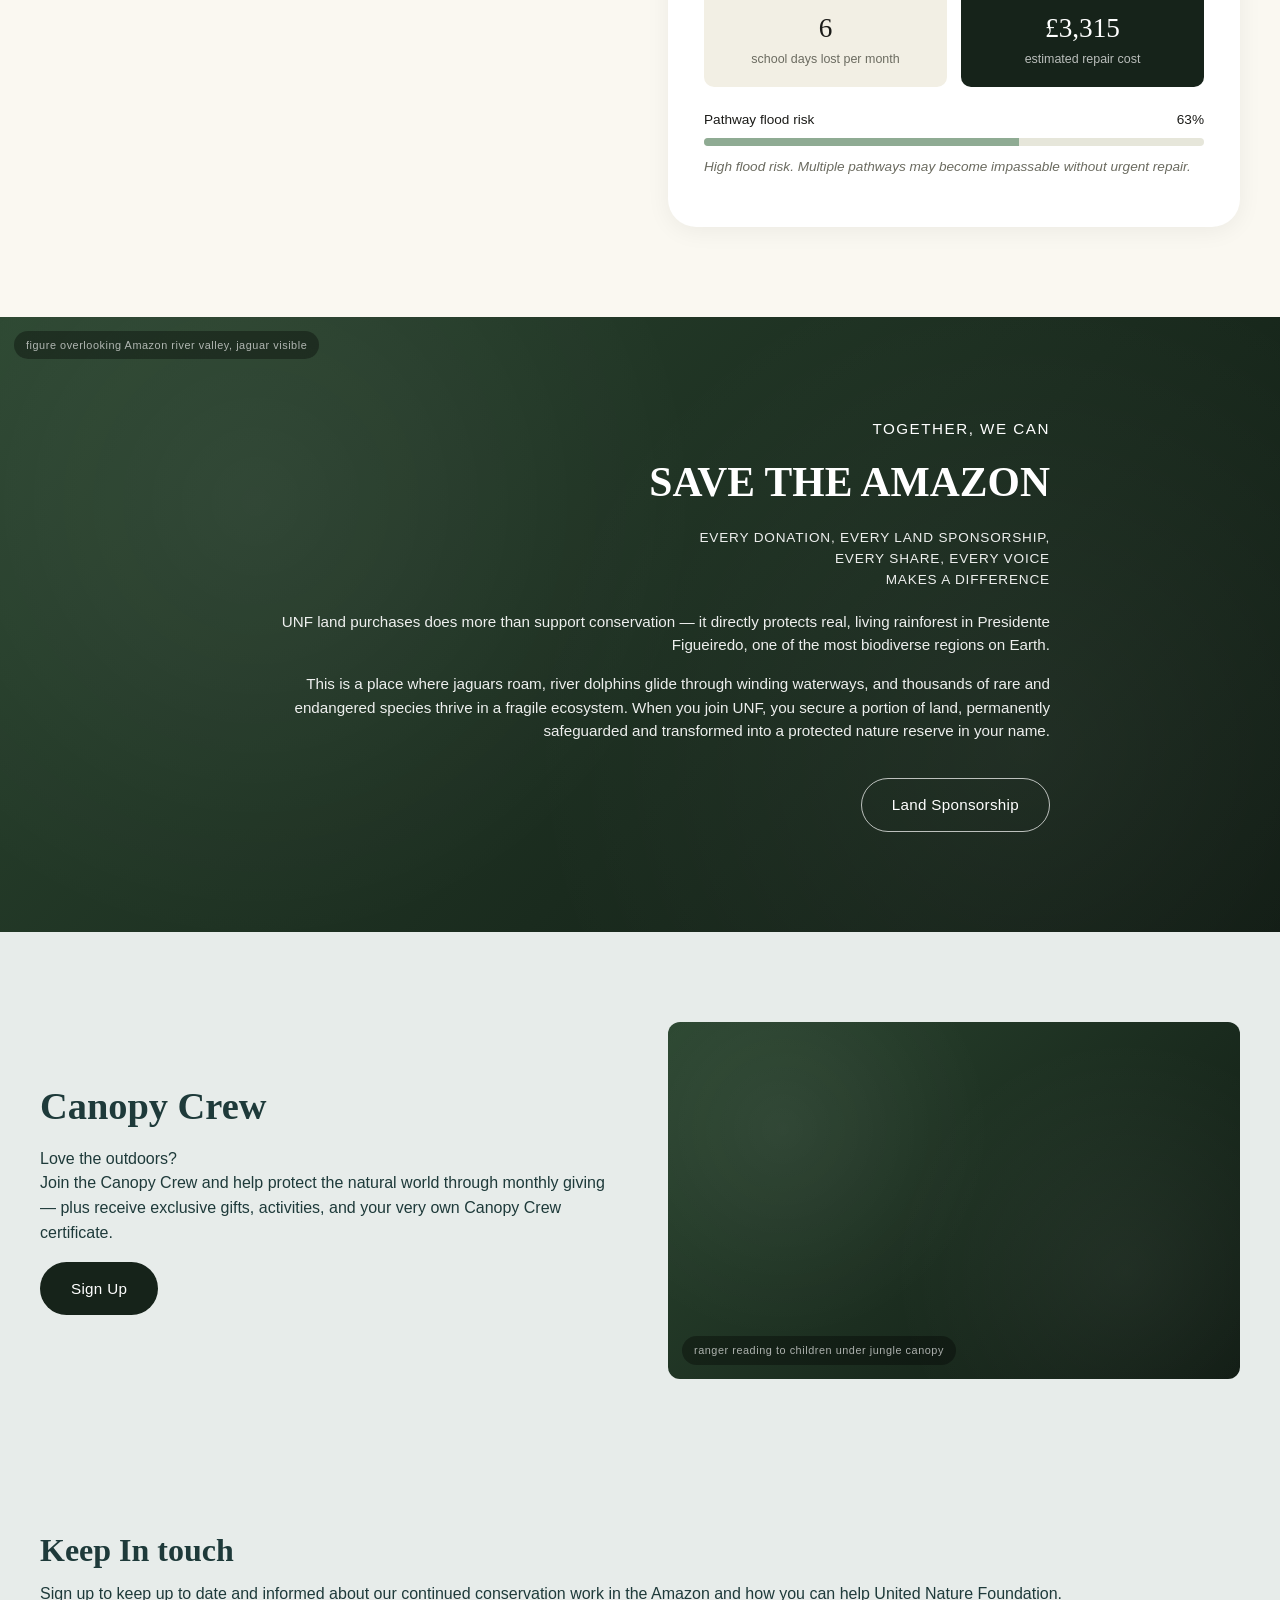
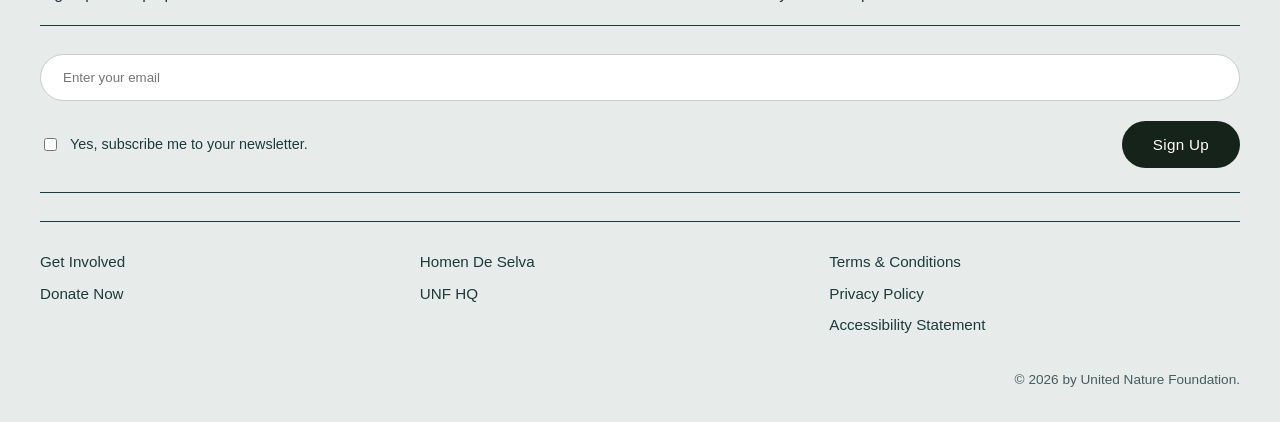
==== commit e5c74b45: "Update index.html" ====
--- a/index.html
+++ b/index.html
@@ -3,11 +3,11 @@
 <head>
 <meta charset="UTF-8">
 <meta name="viewport" content="width=device-width, initial-scale=1.0">
-<title>Donate — United Nature Foundation</title>
+<title>United Nature Foundation — A river shouldn't stand between a child and their future</title>
+<meta name="description" content="United Nature Foundation connects isolated Amazon communities to clean energy, safe passage, and a protected natural world.">
 <link rel="preconnect" href="https://fonts.googleapis.com">
 <link href="https://fonts.googleapis.com/css2?family=Fraunces:ital,wght@0,400;0,600;1,500&family=Jost:wght@400;500;600&display=swap" rel="stylesheet">
-.logo-img { height: 52px; width: auto; display: block; }
-@media (max-width: 600px) { .logo-img { height: 42px; } }<style>
+<style>
 /* ==========================================================================
    UNF — United Nature Foundation
    Shared stylesheet
@@ -368,67 +368,135 @@
     @media (max-width: 600px) { .logo-img { height: 42px; } }
 </style>
 <style>
-  .donate-hero {
-    margin: 26px auto 0;
-    max-width: var(--max-width);
-    border-radius: var(--radius-lg);
-    overflow: hidden;
-    min-height: 460px;
+  .hero {
+    min-height: 620px;
     color: var(--white);
     display: flex;
-    align-items: center;
-    justify-content: center;
+    align-items: flex-end;
+    padding-bottom: 70px;
+  }
+  .hero-video {
+    position: relative;
+    overflow: hidden;
+    background: #0f1a12; /* shows briefly while video loads */
+  }
+  .hero-video-bg {
+    position: absolute;
+    inset: 0;
+    width: 100%;
+    height: 100%;
+    object-fit: cover;
+    z-index: 0;
+  }
+  .hero-overlay {
+    position: absolute;
+    inset: 0;
+    background: linear-gradient(180deg, rgba(0,0,0,0.15) 0%, rgba(0,0,0,0.55) 100%);
+    z-index: 1;
+  }
+  .hero-video .container { position: relative; z-index: 2; }
+  @media (prefers-reduced-motion: reduce) {
+    .hero-video-bg { display: none; }
+    .hero-video { background: linear-gradient(135deg, #2b4630, #1a2b1e 60%, #0f1a12); }
+  }
+  .hero-content { max-width: 720px; }
+  .hero h1 {
+    font-size: clamp(2.1rem, 4.4vw, 3.4rem);
+    color: var(--white);
+  }
+  .hero p { font-size: 1.05rem; max-width: 560px; opacity: 0.95; }
+
+  .mission-img { border-radius: var(--radius-lg); overflow: hidden; aspect-ratio: 4/5; }
+
+  .projects-intro { text-align: center; max-width: 640px; margin: 0 auto 50px; }
+  .projects-intro h2 { font-size: 2.2rem; }
+  .project-cards { display: grid; grid-template-columns: repeat(3, 1fr); gap: 28px; }
+  .project-card {
+    background: var(--white);
+    border-radius: var(--radius-md);
+    overflow: hidden;
+    box-shadow: 0 1px 3px rgba(0,0,0,0.06);
+  }
+  .project-card .ph { aspect-ratio: 16/9; }
+  .project-card-body { padding: 28px; }
+  .tag-pill {
+    display: inline-block;
+    background: var(--sage-100);
+    color: var(--forest-700);
+    font-size: 0.75rem;
+    letter-spacing: 0.08em;
+    padding: 6px 14px;
+    border-radius: var(--radius-pill);
+    margin-bottom: 14px;
+    text-transform: uppercase;
+  }
+  .project-card h3 { font-size: 1.3rem; }
+  .project-card a.learn { font-size: 0.9rem; text-decoration: underline; }
+  @media (max-width: 900px) { .project-cards { grid-template-columns: 1fr; } }
+
+  .quote-banner {
+    background: var(--sage-500);
+    color: var(--white);
     text-align: center;
-    padding: 40px;
-  }
-  .donate-hero h1 { font-size: clamp(1.8rem, 3.8vw, 2.6rem); color: var(--white); max-width: 760px; }
-  .donate-hero p { max-width: 720px; margin: 0 auto; opacity: 0.92; }
-
-  .impact-row { display: grid; grid-template-columns: 1fr 1fr; gap: 40px; align-items: center; margin-bottom: 60px; }
-  .impact-row:nth-child(even) .impact-text { order: 2; }
-  .impact-row h3 { color: var(--teal-900); font-size: 1.15rem; letter-spacing: 0.03em; text-transform: uppercase; }
-  .impact-row p { color: #4a4a3f; }
-  .impact-photo { border-radius: var(--radius-md); aspect-ratio: 16/10; }
-  @media (max-width: 800px) {
-    .impact-row { grid-template-columns: 1fr; }
-    .impact-row:nth-child(even) .impact-text { order: 0; }
-  }
-
-  .give-section { display: grid; grid-template-columns: 1.1fr 0.9fr; background: var(--cream-200); }
-  .give-left { padding: 70px 60px; }
-  .give-left h2 { color: var(--teal-900); font-size: 2.2rem; }
-  .toggle-row { display: flex; gap: 0; max-width: 420px; margin: 24px 0 28px; border-radius: var(--radius-pill); overflow: hidden; border: 1px solid var(--forest-950); }
-  .toggle-row button {
-    flex: 1; padding: 14px; border: none; background: transparent; font-family: var(--font-body); cursor: pointer; font-size: 0.95rem;
-  }
-  .toggle-row button.active { background: var(--forest-950); color: var(--white); }
-  .amount-label { font-size: 0.85rem; letter-spacing: 0.06em; color: var(--teal-900); margin-bottom: 12px; }
-  .amount-grid { display: grid; grid-template-columns: repeat(3, 1fr); gap: 14px; max-width: 460px; margin-bottom: 20px; }
-  .amount-btn {
-    padding: 16px; border-radius: var(--radius-pill); border: 1px solid #cfcfc2; background: var(--white);
-    cursor: pointer; font-family: var(--font-body); font-size: 1rem;
-  }
-  .amount-btn.active { background: var(--forest-950); color: var(--white); border-color: var(--forest-950); }
-  #customAmount { display: none; margin-bottom: 20px; max-width: 460px; }
-  #customAmount input { width: 100%; padding: 14px 18px; border-radius: var(--radius-pill); border: 1px solid #cfcfc2; font-family: var(--font-body); }
-  .donate-submit { max-width: 460px; width: 100%; justify-content: center; }
-  .donate-note { font-size: 0.85rem; color: #7a7a6c; margin-top: 12px; max-width: 460px; }
-
-  .give-right { padding: 70px 40px; position: relative; display: flex; align-items: center; justify-content: center; }
-  .phone-mock {
-    width: 240px;
-    background: var(--cream-100);
-    border-radius: 34px;
-    border: 8px solid var(--ink);
-    padding: 20px 16px;
+    padding: 44px 20px;
+    font-size: 1.15rem;
+  }
+
+  .calc-section .grid-2 { align-items: flex-start; }
+  .calc-card {
+    background: var(--white);
+    border-radius: var(--radius-lg);
+    padding: 36px;
+    box-shadow: 0 4px 24px rgba(0,0,0,0.06);
+  }
+  .calc-head { display: flex; gap: 14px; align-items: center; margin-bottom: 28px; }
+  .calc-icon {
+    width: 44px; height: 44px; border-radius: 10px;
+    background: var(--sage-100);
+    display: flex; align-items: center; justify-content: center;
+    font-size: 1.2rem;
+  }
+  .calc-head h3 { margin: 0; font-size: 1.15rem; font-family: var(--font-body); font-weight: 600; }
+  .calc-head span { font-size: 0.85rem; color: #6b6b60; }
+  .slider-label {
+    display: flex; justify-content: space-between;
+    font-size: 0.78rem; letter-spacing: 0.05em; color: #6b6b60; margin-bottom: 6px;
+  }
+  input[type="range"] { width: 100%; accent-color: var(--sage-500); margin-bottom: 22px; }
+  select.season {
+    width: 100%; padding: 12px 16px; border-radius: 10px; border: 1px solid #d8d8cc;
+    font-family: var(--font-body); margin-bottom: 26px; background: var(--white);
+  }
+  .stat-grid { display: grid; grid-template-columns: 1fr 1fr; gap: 14px; margin-bottom: 22px; }
+  .stat-box {
+    background: var(--cream-200);
+    border-radius: 10px;
+    padding: 18px;
     text-align: center;
-    box-shadow: 0 20px 40px rgba(0,0,0,0.2);
-  }
-  .phone-mock .brand-mini { font-family: var(--font-display); font-weight: 700; font-size: 1.1rem; color: var(--forest-950); margin-bottom: 30px; }
-  .phone-mock h3 { font-size: 1.3rem; color: var(--ink); }
-  .phone-mock p { font-size: 0.78rem; color: #6b6b60; }
-  .phone-amounts { display: flex; gap: 8px; justify-content: center; margin-top: 16px; }
-  .phone-amounts span { background: var(--stone-100); padding: 6px 10px; border-radius: var(--radius-pill); font-size: 0.75rem; }
+  }
+  .stat-box.dark { background: var(--forest-950); color: var(--white); }
+  .stat-box .num { font-family: var(--font-display); font-size: 1.7rem; }
+  .stat-box .lbl { font-size: 0.78rem; color: #6b6b60; }
+  .stat-box.dark .lbl { color: rgba(255,255,255,0.7); }
+  .risk-label { display: flex; justify-content: space-between; font-size: 0.85rem; margin-bottom: 8px; }
+  .risk-bar { height: 8px; background: #e6e6da; border-radius: var(--radius-pill); overflow: hidden; margin-bottom: 10px; }
+  .risk-bar span { display: block; height: 100%; background: var(--sage-500); }
+  .risk-note { font-size: 0.85rem; font-style: italic; color: #6b6b60; }
+
+  .save-amazon {
+    color: var(--white);
+    padding: 100px 0;
+    position: relative;
+  }
+  .save-amazon .container { max-width: 900px; margin-left: auto; text-align: right; }
+  .save-amazon h2 { font-size: clamp(1.8rem, 3.6vw, 2.6rem); color: var(--white); }
+  .save-amazon .kicker { letter-spacing: 0.1em; font-size: 0.95rem; margin-bottom: 20px; }
+  .save-amazon p { font-size: 0.95rem; opacity: 0.92; }
+  .save-amazon .btn { margin-top: 20px; }
+
+  .canopy-teaser { background: var(--mist-100); }
+  .canopy-teaser .grid-2 { align-items: center; }
+  .canopy-teaser h2 { font-size: 2.4rem; color: var(--teal-900); }
 </style>
 </head>
 <body>
@@ -445,84 +513,161 @@
       <a href="our-story.html">Our Story</a>
       <a href="canopy-crew.html">Canopy Crew</a>
       <a href="unf-projects.html">UNF Projects</a>
-      <a href="donate.html" aria-current="page">Donate</a>
+      <a href="donate.html">Donate</a>
     </nav>
     <div class="header-actions">
-      <a href="join-now.html" class="btn btn-primary">Join Now</a>
+      <a href="donate.html" class="btn btn-primary">Help Now</a>
     </div>
   </div>
 </header>
 
-<div class="donate-hero ph">
-  <div class="ph-label" style="position:absolute; top:14px; left:14px;">misty aerial rainforest canopy</div>
-  <div>
-    <h1>How Your Donations Help Protect the Amazon</h1>
-    <p>Every donation to the United Nature Foundation directly supports the protection, restoration, and long-term survival of the Amazon rainforest ecosystem. Your support helps us safeguard one of the most biodiverse places on Earth — protecting wildlife, supporting local guardians, and restoring damaged rainforest for future generations.</p>
-  </div>
-</div>
-
-<section class="section">
+<section class="hero hero-video">
+  <video class="hero-video-bg" autoplay muted loop playsinline poster="">
+    <source src="media/header-video.mp4" type="video/mp4">
+  </video>
+  <div class="hero-overlay"></div>
   <div class="container">
-    <div class="impact-row">
-      <div class="impact-text">
-        <h3>Plant and Restore Native Rainforest Trees</h3>
-        <p>Donations help us reforest degraded areas of the Amazon by planting native tree species that restore habitats, improve biodiversity, and strengthen the rainforest's natural ability to absorb carbon.</p>
-      </div>
-      <div class="ph impact-photo"><div class="ph-label">team planting saplings</div></div>
-    </div>
-    <div class="impact-row">
-      <div class="impact-text">
-        <h3>Support Frontline Forest Patrols</h3>
-        <p>Your contribution helps fund local teams who monitor and patrol protected rainforest areas to prevent illegal logging, poaching, mining, and land destruction. These patrols are essential for protecting vulnerable wildlife and preserving untouched forest.</p>
-      </div>
-      <div class="ph impact-photo"><div class="ph-label">patrol vehicle on forest track</div></div>
-    </div>
-    <div class="impact-row">
-      <div class="impact-text">
-        <h3>Protect Endangered Wildlife Habitats</h3>
-        <p>The Amazon is home to jaguars, macaws, river dolphins, monkeys, sloths, and thousands of rare species. Donations help preserve the habitats these animals rely on to survive. Healthy rainforests protect vital waterways that sustain wildlife, local communities, and the wider global climate system.</p>
-      </div>
-      <div class="ph impact-photo"><div class="ph-label">jaguar resting in undergrowth</div></div>
-    </div>
-    <div class="impact-row">
-      <div class="impact-text">
-        <h3>Support Local Communities</h3>
-        <p>We work alongside local people who play a vital role in protecting the rainforest. Donations help create sustainable opportunities that encourage conservation over deforestation. Contributions also help fund educational resources and conservation awareness projects that inspire children and families to value and protect nature.</p>
-      </div>
-      <div class="ph impact-photo"><div class="ph-label">aerial view of village road through forest</div></div>
+    <div class="hero-content">
+      <h1 style="text-transform: uppercase;">A river shouldn't stand between a child and their future</h1>
+      <p>Every day, thousands of children wade through floodwater, mud and debris to reach their school. Communities become land locked. Civilization stops.</p>
+      <a href="unf-projects.html" class="btn btn-primary" style="margin-top:10px;">UNF Humanitarian Project</a>
     </div>
   </div>
 </section>
 
-<section class="give-section" id="give">
-  <div class="give-left">
-    <h2>Help Us Protect</h2>
-    <div class="toggle-row">
-      <button type="button" class="freq-btn active" data-freq="one">One time</button>
-      <button type="button" class="freq-btn" data-freq="monthly">Monthly</button>
-    </div>
-    <div class="amount-label">CHOOSE AN AMOUNT TO GIVE</div>
-    <div class="amount-grid">
-      <button type="button" class="amount-btn" data-amount="5">£5</button>
-      <button type="button" class="amount-btn" data-amount="10">£10</button>
-      <button type="button" class="amount-btn" data-amount="20">£20</button>
-      <button type="button" class="amount-btn active" data-amount="50">£50</button>
-      <button type="button" class="amount-btn" data-amount="100">£100</button>
-      <button type="button" class="amount-btn" data-amount="other">Other</button>
-    </div>
-    <div id="customAmount">
-      <input type="number" min="1" placeholder="Enter amount (£)">
-    </div>
-    <button type="button" class="btn btn-primary donate-submit" id="donateBtn">Donate £50</button>
-    <p class="donate-note">Payments aren't connected yet — this button is a placeholder until a payment processor (e.g. Stripe) is set up.</p>
+<section class="section">
+  <div class="container grid-2">
+    <div class="ph mission-img">
+      <div class="ph-label">volunteers &amp; schoolchildren on forest pathway</div>
+    </div>
+    <div>
+      <span class="eyebrow">Our Mission</span>
+      <h2 style="color:var(--forest-950); font-size:2rem;">United Nature Foundation exists to remove the barriers between people and possibility.</h2>
+      <p>We connect isolated communities to clean energy, safe passage, and a protected natural world — so that <em>every child can reach their classroom</em>, and every generation can inherit healthy land. At United Nature Foundation, we believe that where you live should never determine what you can achieve. We work directly alongside communities to put practical, sustainable solutions in place. We install solar energy systems that bring reliable power to homes and schools for the first time. We provide e-bikes that give children and families a safe, clean way to travel through difficult terrain — whatever the weather. And we work to protect and restore the land itself, standing against deforestation and working with communities to be stewards of the forests, rivers, and ecosystems that surround them.</p>
+      <div class="pill-row">
+        <span class="pill">☀️ Solar energy</span>
+        <span class="pill">🚲 E-bike access</span>
+        <span class="pill">🛡️ Land protection</span>
+        <span class="pill">🏠 Education access</span>
+      </div>
+    </div>
   </div>
-  <div class="give-right">
-    <div class="phone-mock">
-      <div class="brand-mini">UNF UNITED<br>NATURE FOUNDATION</div>
-      <h3>DONATE NOW</h3>
-      <p>Your support helps protect wildlife and natural habitats.</p>
-      <p style="margin-top:14px; font-size:0.7rem; letter-spacing:0.05em;">CHOOSE YOUR DONATION</p>
-      <div class="phone-amounts"><span>£5</span><span>£10</span><span>£20</span></div>
+</section>
+
+<section class="section" style="background: var(--cream-200);">
+  <div class="container">
+    <div class="projects-intro">
+      <span class="eyebrow">What We Do</span>
+      <h2 style="color:var(--ink);">Three projects. One mission.</h2>
+      <p style="color:#5b5b50;">Every project tackles a different barrier standing between isolated communities and the life they deserve. Together, they form the foundation of lasting change.</p>
+    </div>
+    <div class="project-cards">
+      <article class="project-card">
+        <div class="ph"><div class="ph-label">children walking a forest pathway</div></div>
+        <div class="project-card-body">
+          <span class="tag-pill">Infrastructure</span>
+          <h3>Pathways Project</h3>
+          <p>When floods rise and trees fall, the routes children rely on to reach school disappear. The Pathways Project works to clear, rebuild, and protect safe routes through difficult terrain — so that no child misses school because of the weather.</p>
+          <a class="learn" href="pathways.html">Learn More</a>
+        </div>
+      </article>
+      <article class="project-card">
+        <div class="ph"><div class="ph-label">children riding e-bikes on forest path</div></div>
+        <div class="project-card-body">
+          <span class="tag-pill">Transport</span>
+          <h3>Pedal Project</h3>
+          <p>E-bikes give children and families a clean, reliable way to travel through remote landscapes — whatever the conditions. The Pedal Project puts sustainable transport directly into the hands of communities who need it most.</p>
+          <a class="learn" href="pedal.html">Learn More</a>
+        </div>
+      </article>
+      <article class="project-card">
+        <div class="ph"><div class="ph-label">village home powered by solar</div></div>
+        <div class="project-card-body">
+          <span class="tag-pill">Energy</span>
+          <h3>Power Project</h3>
+          <p>Reliable electricity changes everything — from studying after dark to powering medical equipment. The Power Project installs solar energy systems in off-grid communities, bringing light, warmth, and independence to the people who need it.</p>
+          <a class="learn" href="power.html">Learn More</a>
+        </div>
+      </article>
+    </div>
+  </div>
+</section>
+
+<div class="quote-banner">
+  Every Contribution, Every Volunteer Hour, Every Shared Post<br>
+  Brings Us Closer To A World Where No Community Is Left Behind.
+</div>
+
+<section class="section calc-section">
+  <div class="container grid-2">
+    <div>
+      <span class="eyebrow">Live Rainfall Impact</span>
+      <h2 style="color:var(--ink); font-size:2.2rem;">When the rains come,<br><em style="color:var(--sage-500);">every path becomes a barrier.</em></h2>
+      <p>When the rains come to the Amazon, the landscape transforms overnight. Rivers swell, paths flood, and the journey to school becomes a gauntlet of deep mud, fallen trees, and fast-moving water.</p>
+      <p>Building safe pathways and bridges for the children of Presidente Figueiredo is one of UNF's most vital humanitarian projects — but we can't do it alone. Your support puts the next safe step under a child's feet.</p>
+      <div style="display:flex; gap:14px; flex-wrap:wrap; margin-top:20px;">
+        <a href="pathways.html" class="btn btn-primary">Support the Pathways Project</a>
+        <a href="unf-projects.html" class="btn btn-outline">Volunteer</a>
+      </div>
+    </div>
+
+    <div class="calc-card">
+      <div class="calc-head">
+        <div class="calc-icon">🌧️</div>
+        <div>
+          <h3>Rainfall impact calculator</h3>
+          <span>Presidente Figueiredo, Amazon — live estimate</span>
+        </div>
+      </div>
+
+      <div class="slider-label"><span>MONTHLY RAINFALL (MM)</span><span id="rainfallVal">280 mm</span></div>
+      <input type="range" id="rainfall" min="80" max="450" value="280">
+
+      <div class="slider-label"><span>RAIN DURATION (DAYS/MONTH)</span><span id="durationVal">18 days</span></div>
+      <input type="range" id="duration" min="3" max="28" value="18">
+
+      <div class="slider-label"><span>SEASON</span></div>
+      <select class="season" id="season">
+        <option>Transition (Oct–Nov / Apr–May)</option>
+        <option>Wet season (Dec–Mar)</option>
+        <option>Dry season (Jun–Sep)</option>
+      </select>
+
+      <div class="stat-grid">
+        <div class="stat-box"><div class="num" id="statPathways">11</div><div class="lbl">pathways at risk of flooding</div></div>
+        <div class="stat-box"><div class="num" id="statChildren">264</div><div class="lbl">children affected</div></div>
+        <div class="stat-box"><div class="num" id="statDays">6</div><div class="lbl">school days lost per month</div></div>
+        <div class="stat-box dark"><div class="num" id="statCost">£2,220</div><div class="lbl">estimated repair cost</div></div>
+      </div>
+
+      <div class="risk-label"><span>Pathway flood risk</span><span id="riskPct">47%</span></div>
+      <div class="risk-bar"><span id="riskBar" style="width:47%;"></span></div>
+      <p class="risk-note" id="riskNote">Moderate flood risk. Some pathways will require clearing and reinforcement.</p>
+    </div>
+  </div>
+</section>
+
+<section class="save-amazon ph">
+  <div class="ph-label" style="position:absolute; top:0; left:0;">figure overlooking Amazon river valley, jaguar visible</div>
+  <div class="container">
+    <div class="kicker">TOGETHER, WE CAN</div>
+    <h2>SAVE THE AMAZON</h2>
+    <p style="letter-spacing:0.06em; font-size:0.85rem; margin:20px 0;">EVERY DONATION, EVERY LAND SPONSORSHIP,<br>EVERY SHARE, EVERY VOICE<br>MAKES A DIFFERENCE</p>
+    <p>UNF land purchases does more than support conservation — it directly protects real, living rainforest in Presidente Figueiredo, one of the most biodiverse regions on Earth.</p>
+    <p>This is a place where jaguars roam, river dolphins glide through winding waterways, and thousands of rare and endangered species thrive in a fragile ecosystem. When you join UNF, you secure a portion of land, permanently safeguarded and transformed into a protected nature reserve in your name.</p>
+    <a href="donate.html" class="btn btn-outline-light">Land Sponsorship</a>
+  </div>
+</section>
+
+<section class="section canopy-teaser">
+  <div class="container grid-2">
+    <div>
+      <h2>Canopy Crew</h2>
+      <p style="color:var(--teal-900);">Love the outdoors?<br>Join the Canopy Crew and help protect the natural world through monthly giving — plus receive exclusive gifts, activities, and your very own Canopy Crew certificate.</p>
+      <a href="canopy-crew.html" class="btn btn-primary">Sign Up</a>
+    </div>
+    <div class="ph" style="aspect-ratio:16/10; border-radius: var(--radius-md);">
+      <div class="ph-label">ranger reading to children under jungle canopy</div>
     </div>
   </div>
 </section>
@@ -595,45 +740,37 @@
 
 </script>
 <script>
-  const amountBtns = document.querySelectorAll('.amount-btn');
-  const customAmount = document.getElementById('customAmount');
-  const donateBtn = document.getElementById('donateBtn');
-  const freqBtns = document.querySelectorAll('.freq-btn');
-  let frequency = 'one time';
-
-  function updateDonateLabel() {
-    const active = document.querySelector('.amount-btn.active');
-    if (active && active.dataset.amount !== 'other') {
-      donateBtn.textContent = `Donate £${active.dataset.amount}${frequency === 'monthly' ? '/mo' : ''}`;
-    } else {
-      const val = customAmount.querySelector('input').value;
-      donateBtn.textContent = val ? `Donate £${val}${frequency === 'monthly' ? '/mo' : ''}` : 'Enter an amount';
-    }
-  }
-
-  amountBtns.forEach((btn) => {
-    btn.addEventListener('click', () => {
-      amountBtns.forEach(b => b.classList.remove('active'));
-      btn.classList.add('active');
-      customAmount.style.display = btn.dataset.amount === 'other' ? 'block' : 'none';
-      updateDonateLabel();
-    });
-  });
-
-  customAmount.querySelector('input').addEventListener('input', updateDonateLabel);
-
-  freqBtns.forEach((btn) => {
-    btn.addEventListener('click', () => {
-      freqBtns.forEach(b => b.classList.remove('active'));
-      btn.classList.add('active');
-      frequency = btn.dataset.freq === 'monthly' ? 'monthly' : 'one time';
-      updateDonateLabel();
-    });
-  });
-
-  donateBtn.addEventListener('click', () => {
-    alert('Payments are not connected yet. Once a payment processor is set up, this button will process real donations.');
-  });
+  // Rainfall impact calculator
+  const rainfall = document.getElementById('rainfall');
+  const duration = document.getElementById('duration');
+  function updateCalc() {
+    const r = parseInt(rainfall.value, 10);
+    const d = parseInt(duration.value, 10);
+    document.getElementById('rainfallVal').textContent = r + ' mm';
+    document.getElementById('durationVal').textContent = d + ' days';
+
+    // Simple illustrative model scaling from the slider inputs
+    const riskPct = Math.min(95, Math.round((r / 450) * 60 + (d / 28) * 40));
+    const pathways = Math.max(2, Math.round((riskPct / 100) * 24));
+    const children = pathways * 24;
+    const daysLost = Math.max(1, Math.round(d / 3));
+    const cost = pathways * 200 + Math.round(riskPct * 5);
+
+    document.getElementById('statPathways').textContent = pathways;
+    document.getElementById('statChildren').textContent = children;
+    document.getElementById('statDays').textContent = daysLost;
+    document.getElementById('statCost').textContent = '£' + cost.toLocaleString();
+    document.getElementById('riskPct').textContent = riskPct + '%';
+    document.getElementById('riskBar').style.width = riskPct + '%';
+
+    const note = document.getElementById('riskNote');
+    if (riskPct < 30) note.textContent = 'Low flood risk. Pathways are largely passable.';
+    else if (riskPct < 60) note.textContent = 'Moderate flood risk. Some pathways will require clearing and reinforcement.';
+    else note.textContent = 'High flood risk. Multiple pathways may become impassable without urgent repair.';
+  }
+  rainfall.addEventListener('input', updateCalc);
+  duration.addEventListener('input', updateCalc);
+  updateCalc();
 </script>
 </body>
 </html>
